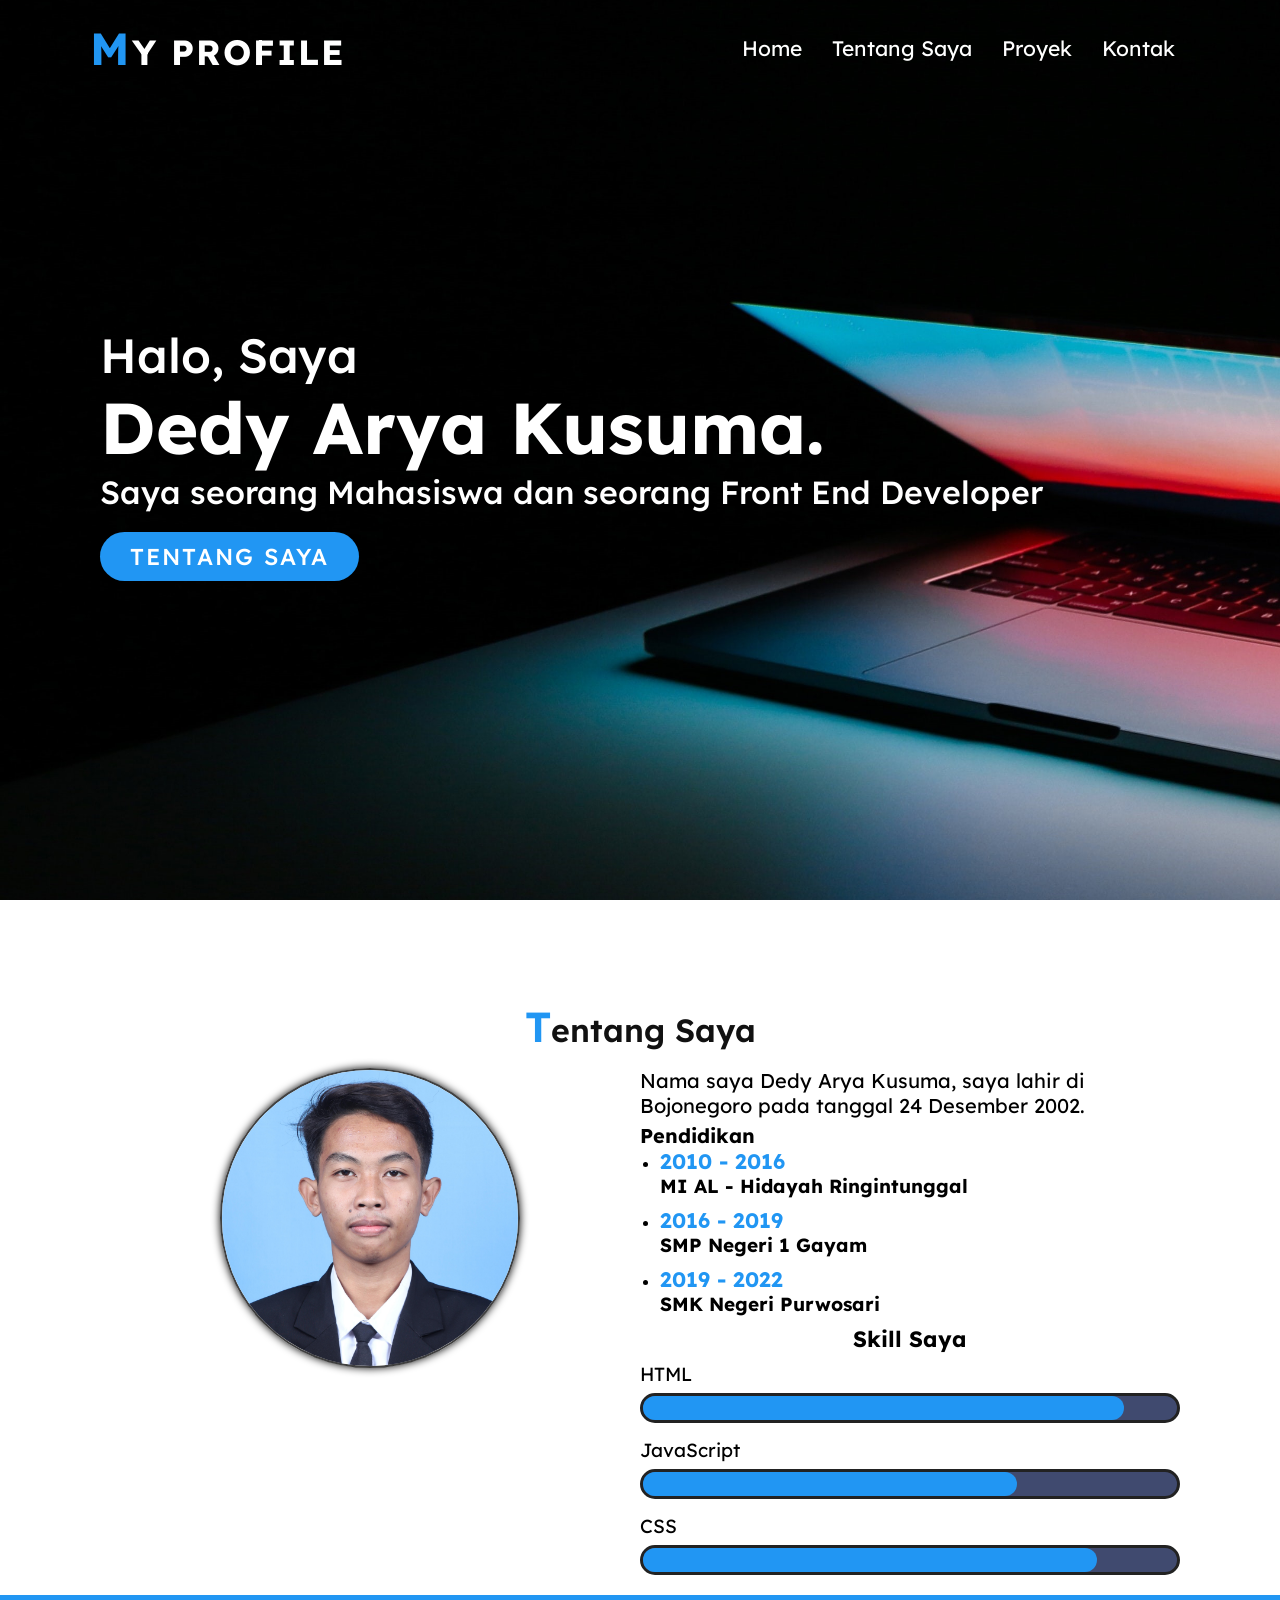
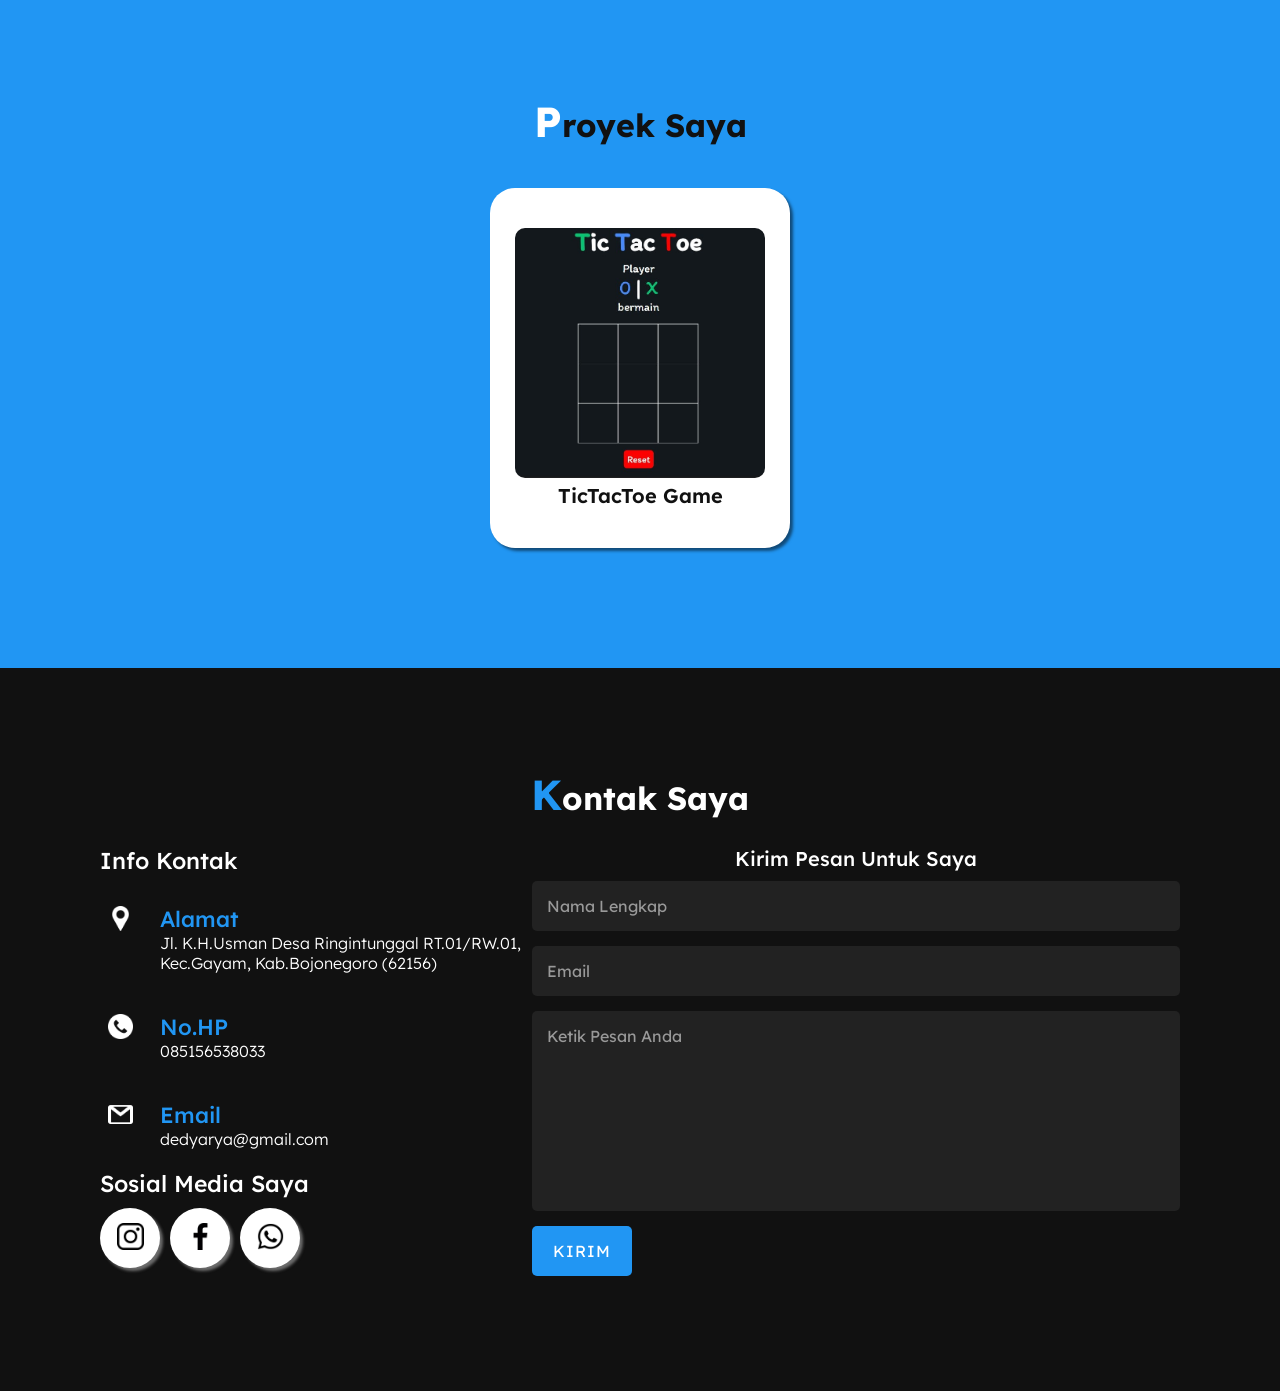
==== index.html @ c0a7de70 "update html" ====
<!DOCTYPE html>
<html lang="en">
  <head>
    <meta charset="UTF-8" />
    <meta http-equiv="X-UA-Compatible" content="IE=edge" />
    <meta name="viewport" content="width=device-width, initial-scale=1.0" />
    <title>Portfolio-Profile</title>
    <!-- Favicon -->
    <link
      rel="apple-touch-icon"
      sizes="180x180"
      href="img/apple-touch-icon.png"
    />
    <link
      rel="icon"
      type="image/png"
      sizes="32x32"
      href="img/favicon-32x32.png"
    />
    <link
      rel="icon"
      type="image/png"
      sizes="16x16"
      href="img/favicon-16x16.png"
    />
    <!-- My CSS -->
    <link rel="stylesheet" href="style.css" />
    <link rel="preconnect" href="https://fonts.gstatic.com" />
    <link
      href="https://fonts.googleapis.com/css2?family=Lexend&display=swap"
      rel="stylesheet"
    />
  </head>
  <body id="home">
    <header>
      <h1><span>M</span>y Profile</h1>
      <div class="toggle" onclick="toggleMenu();"></div>
      <ul class="menu">
        <li><a href="#home" onclick="toggleMenu();">Home</a></li>
        <li><a href="#about" onclick="toggleMenu();">Tentang Saya</a></li>
        <li><a href="#project" onclick="toggleMenu();">Proyek</a></li>
        <li><a href="#contact" onclick="toggleMenu();">Kontak</a></li>
      </ul>
    </header>
    <section class="banner">
      <div class="textBx">
        <h2>Halo, Saya<br /><span>Dedy Arya Kusuma.</span></h2>
        <h3>Saya seorang Mahasiswa dan seorang Front End Developer</h3>
        <a href="#about" class="btn">Tentang Saya</a>
      </div>
    </section>
    <section id="about" class="about">
      <div class="heading">
        <h2><span>T</span>entang Saya</h2>
      </div>
      <div class="content">
        <div class="w50" align="center">
          <img src="img/Profile Photo.jpg" width="300px" class="img" />
        </div>
        <br />
        <div class="contentBx">
          <div class="abt">
            <p>
              Nama saya Dedy Arya Kusuma, saya lahir di Bojonegoro pada tanggal
              24 Desember 2002.
            </p>
          </div>
          <div class="education">
            <h3 class="title">Pendidikan</h3>
            <ul>
              <li>
                <h4>2010 - 2016</h4>
                <h5>MI AL - Hidayah Ringintunggal</h5>
              </li>
              <li>
                <h4>2016 - 2019</h4>
                <h5>SMP Negeri 1 Gayam</h5>
              </li>
              <li>
                <h4>2019 - 2022</h4>
                <h5>SMK Negeri Purwosari</h5>
              </li>
            </ul>
          </div>
          <div class="skill">
            <h3>Skill Saya</h3>
            <ul style="list-style-type: none">
              <li>
                <div class="text">HTML</div>
                <div class="percent">
                  <div class="barprcnt" style="width: 90%"></div>
                </div>
              </li>
              <li>
                <div class="text">JavaScript</div>
                <div class="percent">
                  <div class="barprcnt" style="width: 70%"></div>
                </div>
              </li>
              <li>
                <div class="text">CSS</div>
                <div class="percent">
                  <div class="barprcnt" style="width: 85%"></div>
                </div>
              </li>
            </ul>
          </div>
        </div>
      </div>
    </section>
    <section class="project" id="project">
      <div class="heading">
        <h2><span>P</span>royek Saya</h2>
      </div>
      <div class="content">
        <div class="projectBx">
          <span class="file"
            ><a href="https://d-aryakusuma.github.io/TicTacToeGame/"
              ><img src="img/tictactoe.jpg " width="400px" /></a
          ></span>
          <span class="name"
            ><a href="https://d-aryakusuma.github.io/TicTacToeGame/"
              >TicTacToe Game</a
            ></span
          >
        </div>
        <!--<div class="projectBx">
          <img src="img/icon2.png" width="142px" />
          <h2>Web Development</h2>
          <p>
            Lorem ipsum dolor sit amet consectetur adipisicing elit. Dolorem quidem provident corrupti incidunt, expedita iusto similique assumenda.
          </p>
        </div>
        <div class="projectBx">
          <img src="img/icon3.png" width="142px" />
          <h2>Android App</h2>
          <p>
            Lorem ipsum dolor sit amet consectetur adipisicing elit. Dolorem quidem provident corrupti incidunt, expedita iusto similique assumenda.
          </p>
        </div>
        <div class="projectBx">
          <img src="img/icon4.png" width="142px" />
          <h2>Photography</h2>
          <p>
            Lorem ipsum dolor sit amet consectetur adipisicing elit. Dolorem quidem provident corrupti incidunt, expedita iusto similique assumenda.
          </p>
        </div>
        <div class="projectBx">
          <img src="img/icon5.png" width="142px" />
          <h2>Web Writing</h2>
          <p>
            Lorem ipsum dolor sit amet consectetur adipisicing elit. Dolorem quidem provident corrupti incidunt, expedita iusto similique assumenda.
          </p>
        </div>
        <div class="projectBx">
          <img src="img/icon6.png" width="142px" />
          <h2>Video Editing</h2>
          <p>
            Lorem ipsum dolor sit amet consectetur adipisicing elit. Dolorem quidem provident corrupti incidunt, expedita iusto similique assumenda.
          </p>
        </div>-->
      </div>
    </section>
    <section class="contact" id="contact">
      <div class="heading">
        <h2><span>K</span>ontak Saya</h2>
      </div>
      <div class="content">
        <div class="contactInfo">
          <h3>Info Kontak</h3>
          <div class="contactInfoBx">
            <div class="box">
              <div class="icon">
                <img src="img/location.png" width="25px" />
              </div>
              <div class="text">
                <h3>Alamat</h3>
                <p>
                  Jl. K.H.Usman Desa Ringintunggal RT.01/RW.01, Kec.Gayam,
                  Kab.Bojonegoro (62156)
                </p>
              </div>
            </div>
            <div class="box">
              <div class="icon"><img src="img/phone.png" width="25px" /></div>
              <div class="text">
                <h3>No.HP</h3>
                <p>085156538033</p>
              </div>
            </div>
            <div class="box">
              <div class="icon"><img src="img/gmail.png" width="25px" /></div>
              <div class="text">
                <h3>Email</h3>
                <p>dedyarya@gmail.com</p>
              </div>
            </div>
          </div>
          <div class="sosmed">
            <h3>Sosial Media Saya</h3>
            <ul>
              <li style="--i: #8a3ab9; --j: #cd486b">
                <span class="icon"
                  ><a href="https://www.instagram.com/arya__045/"
                    ><img src="img/ig.png " width="27px" /></a
                ></span>
                <span class="title"
                  ><a href="https://www.instagram.com/arya__045/"
                    >Instagram</a
                  ></span
                >
              </li>
              <li style="--i: #4267b2; --j: #073ba3">
                <span class="icon"
                  ><a href="https://www.facebook.com/aryakusuma045/"
                    ><img src="img/fb.png" width="27px" /></a
                ></span>
                <span class="title"
                  ><a href="https://www.facebook.com/aryakusuma045/"
                    >Facebook</a
                  ></span
                >
              </li>
              <li style="--i: #075e54; --j: #128c7e">
                <span class="icon"
                  ><a href="https://wa.me/+6285156538033"
                    ><img src="img/wa.png" width="27px" /></a
                ></span>
                <span class="title"
                  ><a href="https://wa.me/+6285156538033">WhatsApp</a></span
                >
              </li>
            </ul>
          </div>
        </div>
        <br />
        <div class="formBx">
          <form>
            <h3>Kirim Pesan Untuk Saya</h3>
            <input type="text" name="" placeholder="Nama Lengkap" required />
            <input type="email" name="" placeholder="Email" required />
            <textarea placeholder="Ketik Pesan Anda"></textarea>
            <input class="sbmt" type="submit" value="Kirim" />
          </form>
        </div>
      </div>
    </section>
    <!--    <footer>
      <div class="ft">
        <h3>Copyright &copy; <a href="https://www.youtube.com/c/OnlineTutorials4Designers">Online Tutorials</a> All Rights Reserved.<h2>
      </div>
    </footer>-->
    <script type="text/javascript">
      window.addEventListener("scroll", function () {
        var header = document.querySelector("header");
        header.classList.toggle("sticky", window.scrollY > 0);
      });
      function toggleMenu() {
        var menuToggle = document.querySelector(".toggle");
        var menu = document.querySelector(".menu");
        menuToggle.classList.toggle("active");
        menu.classList.toggle("active1");
      }
    </script>
  </body>
</html>
---- style.css ----
@font-face {
  font-family: "Lexend";
  src: url("../font/Lexend-Regular.ttf");
}
* {
  margin: 0;
  padding: 0;
  box-sizing: border-box;
  font-family: lexend;
  scroll-behavior: smooth;
}
section {
  padding: 100px;
}
/* Banner */
header {
  position: fixed;
  top: 0;
  left: 0;
  width: 100%;
  padding: 20px 90px;
  z-index: 10000;
  display: flex;
  justify-content: space-between;
  align-items: center;
  transition: 0.5s;
}
.sticky {
  background: rgba(250, 250, 250, 0.92);
  padding: 20px 90px;
  box-shadow: 0 5px 20px rgba(0, 0, 0, 0.1);
}
header span {
  color: #2196f3;
  font-size: 45px;
}
header h1 {
  color: #fff;
  font-size: 35px;
  text-transform: uppercase;
  text-decoration: none;
  font-weight: 700;
  letter-spacing: 2px;
  cursor: default;
}
.sticky h1 {
  color: #111;
}
header ul {
  position: relative;
  display: flex;
}
header ul li {
  position: relative;
  list-style: none;
}
header ul li a {
  position: relative;
  display: inline-block;
  margin: 0 15px;
  font-size: 21px;
  color: #fff;
  text-decoration: none;
  transition: 0.5s;
}
header ul li a:hover {
  color: #2196f3;
  text-shadow: 5px 5px 3px #fff;
}
.sticky ul li a {
  color: #111;
}
.sticky ul li a:hover {
  text-shadow: 5px 5px 3px #333;
}

/* banner */
.banner {
  position: relative;
  min-height: 100vh;
  background: url(img/banner.jpg);
  background-size: cover;
  background-position: right;
  display: flex;
  justify-content: space-between;
  align-items: center;
}
.banner h2 {
  font-size: 3em;
  color: #fff;
  font-weight: 500;
  line-height: 1.5em;
}
.banner h2 span {
  font-size: 1.5em;
  font-weight: 700;
}
.banner h3 {
  font-size: 32px;
  color: #fff;
  font-weight: 500;
}
.btn {
  position: relative;
  background: #2196f3;
  display: inline-block;
  color: #fff;
  margin-top: 20px;
  padding: 10px 30px;
  font-size: 23px;
  text-transform: uppercase;
  text-decoration: none;
  letter-spacing: 2px;
  font-weight: 500;
  border-radius: 25px;
  transition: 0.35s;
}
.btn:hover {
  color: #2196f3;
  background: #fff;
}

/* About */
.about {
  height: 695px;
}
.about .heading {
  width: 100%;
  text-align: center;
  margin-bottom: 15px;
  color: #111;
}
.about .heading span {
  font-size: 42px;
  color: #2196f3;
}
.about .heading h2 {
  font-weight: 600;
  font-size: 32px;
}
.content {
  display: flex;
  justify-content: space-between;
  width: 100%;
}
.w50 {
  min-width: 50%;
  align-items: center;
}
.img {
  max-width: 100%;
  border: 2px solid rgba(0, 0, 0, 0.75);
  border-radius: 300px;
  align-items: center;
  box-shadow: 0 0 8px rgba(0, 0, 0);
}
.title {
  font-size: 20px;
}
.contentBx p {
  margin-bottom: 5px;
  font-size: 20px;
}
.education ul {
  margin-left: 20px;
}
.education h4 {
  font-size: 21px;
  color: #2196f3;
}
.education h5 {
  font-size: 19px;
  margin-bottom: 9px;
}
.skill h3 {
  text-align: center;
  font-size: 22px;
  margin-bottom: 9px;
}
.skill .text {
  font-size: 19px;
  margin-bottom: 7px;
}
.skill .percent {
  position: relative;
  width: 100%;
  height: 30px;
  background: rgba(0, 14, 63, 0.75);
  border: 3px solid #222;
  margin-bottom: 15px;
  border-radius: 25px;
}
.barprcnt {
  position: absolute;
  top: 0;
  left: 0;
  height: 100%;
  border-radius: 25px;
  background: #2196f3;
}

/* project */
.project {
  background: #2196f3;
}
.project .heading h2 {
  text-align: center;
  margin-bottom: 20px;
  font-size: 32px;
  color: #111;
}
.project .heading span {
  color: #fff;
  font-size: 42px;
}
.project .content {
  display: flex;
  justify-content: center;
  flex-wrap: wrap;
  flex-direction: row;
}
.project .content .projectBx {
  padding: 40px 20px;
  background: #fff;
  color: #111;
  max-width: 300px;
  margin: 20px;
  text-align: center;
  box-shadow: 3px 3px 3px rgba(0, 0, 0, 0.5);
  transition: 0.25s;
  border-radius: 25px;
}
.project .content .projectBx:hover {
  background: rgb(150, 150, 150);
  color: #fff;
  box-shadow: invert 3px 3px 3px rgba(0, 0, 0, 0.5);
}
.project .content .projectBx img {
  max-width: 250px;
  border-radius: 10px;
}
.project .content .projectBx a {
  font-size: 20px;
  font-weight: 600;
  color: #111;
  margin-bottom: 5px;
  text-decoration: none;
}

/* Contact */
.contact {
  background: #111;
}
.contact .heading h2 {
  text-align: center;
  font-size: 32px;
  margin-bottom: 25px;
  color: #fff;
}
.contact .heading span {
  color: #2196f3;
  font-size: 42px;
}
.contactInfo {
  min-width: 40%;
}
.contactInfo h3 {
  color: #fff;
  font-size: 23px;
  font-weight: 500;
  margin-bottom: 10px;
}
.contactInfoBx {
  position: relative;
}
.contactInfoBx .box {
  position: relative;
  padding: 20px 0;
  display: flex;
}
.contactInfoBx .box .icon {
  min-width: 40px;
  padding-top: 4px;
  color: #fff;
  display: flex;
  justify-content: center;
  align-items: flex-start;
  font-size: 24px;
  margin-top: -3px;
  filter: invert(1);
}
.contactInfoBx .box .text {
  display: flex;
  margin-left: 20px;
  font-size: 16px;
  color: #fff;
  flex-direction: column;
  font-weight: 300;
}
.contactInfoBx .box .text h3 {
  font-weight: 500;
  color: #2196f3;
  margin-bottom: 0;
  font-size: 22px;
}
.formBx form h3 {
  color: #fff;
  font-size: 20px;
  font-weight: 500;
  margin-bottom: 10px;
  text-align: center;
}
.formBx {
  min-width: 60%;
}
.formBx form {
  display: flex;
  flex-direction: column;
}
.formBx form input,
.formBx form textarea {
  margin-bottom: 15px;
  padding: 15px;
  font-size: 16px;
  background: #222;
  border: none;
  outline: none;
  border-radius: 5px;
  color: #fff;
  resize: none;
}
.formBx form textarea {
  min-height: 200px;
}
.formBx form input::placeholder,
.formBx form textarea::placeholder {
  color: #999;
}
.formBx .sbmt {
  max-width: 100px;
  background: #2196f3;
  cursor: pointer;
  text-transform: uppercase;
  letter-spacing: 1px;
  transition: 0.25s;
}
.formBx .sbmt:hover {
  background: #1464a5;
}
.sosmed ul {
  position: relative;
  display: flex;
  gap: 10px;
}
.sosmed ul li {
  position: relative;
  list-style: none;
  width: 60px;
  height: 60px;
  background: #fff;
  border-radius: 60px;
  cursor: pointer;
  display: flex;
  justify-content: center;
  align-items: center;
  box-shadow: 3px 3px 3px rgba(200, 200, 200, 0.5);
  transition: 0.5s;
}
.sosmed a {
  color: #fff;
  text-decoration: none;
  font-weight: bold;
}
.sosmed ul li:hover {
  width: 150px;
  box-shadow: 2px 2px 2px rgba(255, 255, 255, 0.5);
}
.sosmed ul li:before {
  content: "";
  position: absolute;
  inset: 0;
  border-radius: 60px;
  background: linear-gradient(45deg, var(--i), var(--j));
  opacity: 0;
  transition: 0.5s;
}
.sosmed ul li:hover::before {
  opacity: 1;
  position: absolute;
  width: 100%;
  height: 100%;
  border-radius: 60px;
  background: linear-gradient(45deg, var(--i), var(--j));
}
.sosmed ul li::after {
  content: "";
  position: absolute;
  top: 10px;
  width: 100%;
  height: 100%;
  border-radius: 60px;
  background: linear-gradient(45deg, var(--i), var(--j));
  transition: 0.5s;
  filter: blur(15px);
  z-index: -1;
  opacity: 0;
}
.sosmed ul li:after::hover {
  opacity: 0.5;
}
.sosmed ul li .icon {
  transition: 0.5s;
}
.sosmed ul li:hover .icon {
  transform: scale(0);
  color: #fff;
  transition-delay: 0s;
}
.sosmed ul li span {
  position: absolute;
}
.sosmed ul li .title {
  color: #fff;
  font-size: 1.1em;
  transform: scale(0);
  transition: 0.5s;
  transition-delay: 0s;
}
.sosmed ul li:hover .title {
  transform: scale(1);
  transition-delay: 0.2s;
}

/* footer */
/*.ft {
  width: 100%;
  height: 100px;
  color: #fff;
  padding: 40px 50px 40px 50px;
  background: #1464a5;
  text-align: center;
}
.ft h3 {
  font-size: 20px;
  font-weight: 200;
}
.ft a {
  font-weight: bold;
  text-decoration: none;
  color: #fff;
  transition: 0.25s;
}
.ft a:hover {
  text-shadow: 3px 3px 3px #000;
}*/

/* Responsive */
@media (max-width: 991px) {
  /* header */
  header,
  .sticky {
    padding: 20px 50px;
    z-index: 1000;
  }
  .menu {
    position: fixed;
    top: 75px;
    left: -100%;
    display: block;
    padding: 100px 50px;
    text-align: center;
    width: 100%;
    height: 100vh;
    background: #fff;
    transition: 0.5s;
    z-index: 999;
    border-top: 1px solid rgba(0, 0, 0, 0.2);
  }
  header span {
    color: #2196f3;
    font-size: 35px;
  }
  header h1 {
    color: #fff;
    font-size: 25px;
    text-transform: uppercase;
    text-decoration: none;
    font-weight: 700;
    letter-spacing: 2px;
    cursor: default;
  }
  header ul li a {
    color: #111;
    font-size: 19px;
    margin: 10px;
  }
  /* .toggle {
    position: relative;
    width: 50px;
    height: 5px;
    background: #fff;
  }
  .toggle::before {
    content: " ";
    position: absolute;
    width: 28px;
    height: 2px;
    background: white;
    transition: 0.2s;
    transform: translateY(-10px);
    box-shadow: 0 10px 0 #fff;
  }
  .toggle::after {
    content: " ";
    position: absolute;
    width: 28px;
    height: 2px;
    background: white;
    transition: 0.2s;
    transform: translateY(10px);
  }

  .active::before {
    transform: translateY(0px) rotate(45deg);
    cursor: pointer;
    box-shadow: 0 0 0;
  }
  .active::after {
    transform: translateY(0px) rotate(-45deg);
    cursor: pointer;
  } */
  .toggle {
    width: 40px;
    height: 40px;
    background: url(img/menu.png);
    background-repeat: no-repeat;
    background-size: 30px;
    cursor: pointer;
    transition: 0.1s;
  }
  .active {
    background: url(img/close.png);
    background-repeat: no-repeat;
    background-size: 25px;
    cursor: pointer;
  }
  .active1 {
    left: 0;
  }
  .sticky .toggle {
    filter: invert(1);
  }
  section {
    padding: 100px 50px;
  }

  /* banner */
  .banner {
    padding: 150px 50px 100px;
  }
  .banner h2 {
    font-size: 28px;
  }
  .banner h3 {
    font-size: 18px;
  }
  .btn {
    margin-top: 10px;
    padding: 10px 12px;
    font-size: 15px;
    font-weight: 400;
  }

  /* about */
  .about {
    height: 905px;
  }
  .about .heading span {
    font-size: 28px;
    color: #2196f3;
  }
  .about .heading h2 {
    font-weight: 600;
    font-size: 24px;
  }
  .content {
    flex-direction: column;
  }
  .img {
    max-width: 40%;
    border: 2px solid rgba(0, 0, 0, 0.75);
    border-radius: 300px;
    align-items: center;
    box-shadow: 0 0 8px rgba(0, 0, 0);
  }
  .title {
    font-size: 17px;
  }
  .contentBx p {
    margin-bottom: 3px;
    font-size: 17px;
  }
  .education h5 {
    font-size: 15px;
  }
  .education h4 {
    font-size: 16px;
  }
  .skill h3 {
    font-size: 16px;
  }
  .skill .text {
    font-size: 15px;
  }
  .skill .percent {
    max-width: 100%;
    max-height: 25px;
  }

  /* project */
  .project .content .projcetBx {
    margin: 10px;
  }
  .project .heading span {
    color: #fff;
    font-size: 28px;
  }
  .project .heading h2 {
    text-align: center;
    margin-bottom: 20px;
    font-size: 24px;
    color: #111;
  }
  .project .content .projectBx {
    padding: 40px 20px;
    max-width: 200px;
    margin: 20px;
    text-align: center;
    transition: 0.25s;
    border-radius: 25px;
  }
  .project .content .projectBx img {
    max-width: 125px;
  }
  .project .content .projectBx h2 {
    font-size: 16px;
    font-weight: 500;
  }

  /* contact */
  .contact .heading span {
    color: #2196f3;
    font-size: 28px;
  }
  .contact .heading h2 {
    text-align: center;
    font-size: 24px;
    margin-bottom: 25px;
    color: #fff;
  }
  .contactInfoBx .box .icon {
    min-width: 30px;
    padding-top: 4px;
    color: #fff;
    display: flex;
    justify-content: center;
    align-items: flex-start;
    font-size: 20px;
    margin-top: -7px;
    filter: invert(1);
  }
  .contactInfo h3 {
    color: #fff;
    font-size: 22px;
    font-weight: 500;
    margin-bottom: 10px;
  }
  .contactInfoBx .box .text {
    display: flex;
    margin-left: 20px;
    font-size: 18px;
    color: #fff;
    flex-direction: column;
    font-weight: 300;
  }
  .contactInfoBx .box .text h3 {
    font-weight: 500;
    color: #2196f3;
    margin-bottom: 0;
    font-size: 21px;
  }
  .formBx form h3 {
    color: #fff;
    font-size: 19px;
    font-weight: 500;
    margin-bottom: 10px;
    text-align: center;
  }
  .formBx {
    min-width: 60%;
  }
  .formBx .sbmt {
    max-width: 85px;
    background: #2196f3;
    cursor: pointer;
    color: #fff;
    font-size: 14px;
    text-transform: uppercase;
    letter-spacing: 1px;
    transition: 0.25s;
  }
  .sosmed ul li {
    width: 50px;
    height: 50px;
    border-radius: 50px;
  }
  .sosmed ul li:hover {
    width: 155px;
  }
  .sosmed img {
    width: 24px;
  }
  .sosmed ul li .title {
    font-size: 1em;
  }
  .sosmed h3 {
    font-size: 19px;
  }
  .wrapper .button {
    height: 45px;
    width: 45px;
    display: inline-block;
    margin: 0 3px;
    overflow: hidden;
    border-radius: 50px;
    cursor: pointer;
    background: #fff;
    box-shadow: 2px 2px 3px 1px rgba(150, 150, 150, 0.5);
    transition: all 0.3s ease-out;
  }
  .wrapper .button:hover {
    width: 165px;
  }
  .wrapper .button .icon1,
  .icon2,
  .icon3,
  .icon4 {
    display: inline-block;
    height: 45px;
    width: 45px;
    text-align: center;
    border-radius: 50px;
    box-sizing: border-box;
    line-height: 56px;
  }

  .wrapper .button span {
    font-size: 18px;
    font-weight: 500;
    margin-left: -5px;
  }

  /* footer */
  /*  .ft {
    width: 100%;
    height: 100px;
    padding: 40px 35px 40px 35px;
  }
  .ft h3 {
    font-size: 12px;
    font-weight: 200;
  }
  .ft a {
    font-weight: bold;
    text-decoration: none;
    color: #fff;
    transition: 0.25s;
  }
  .ft a:hover {
    text-shadow: 3px 3px 3px #fff;
  }*/
}
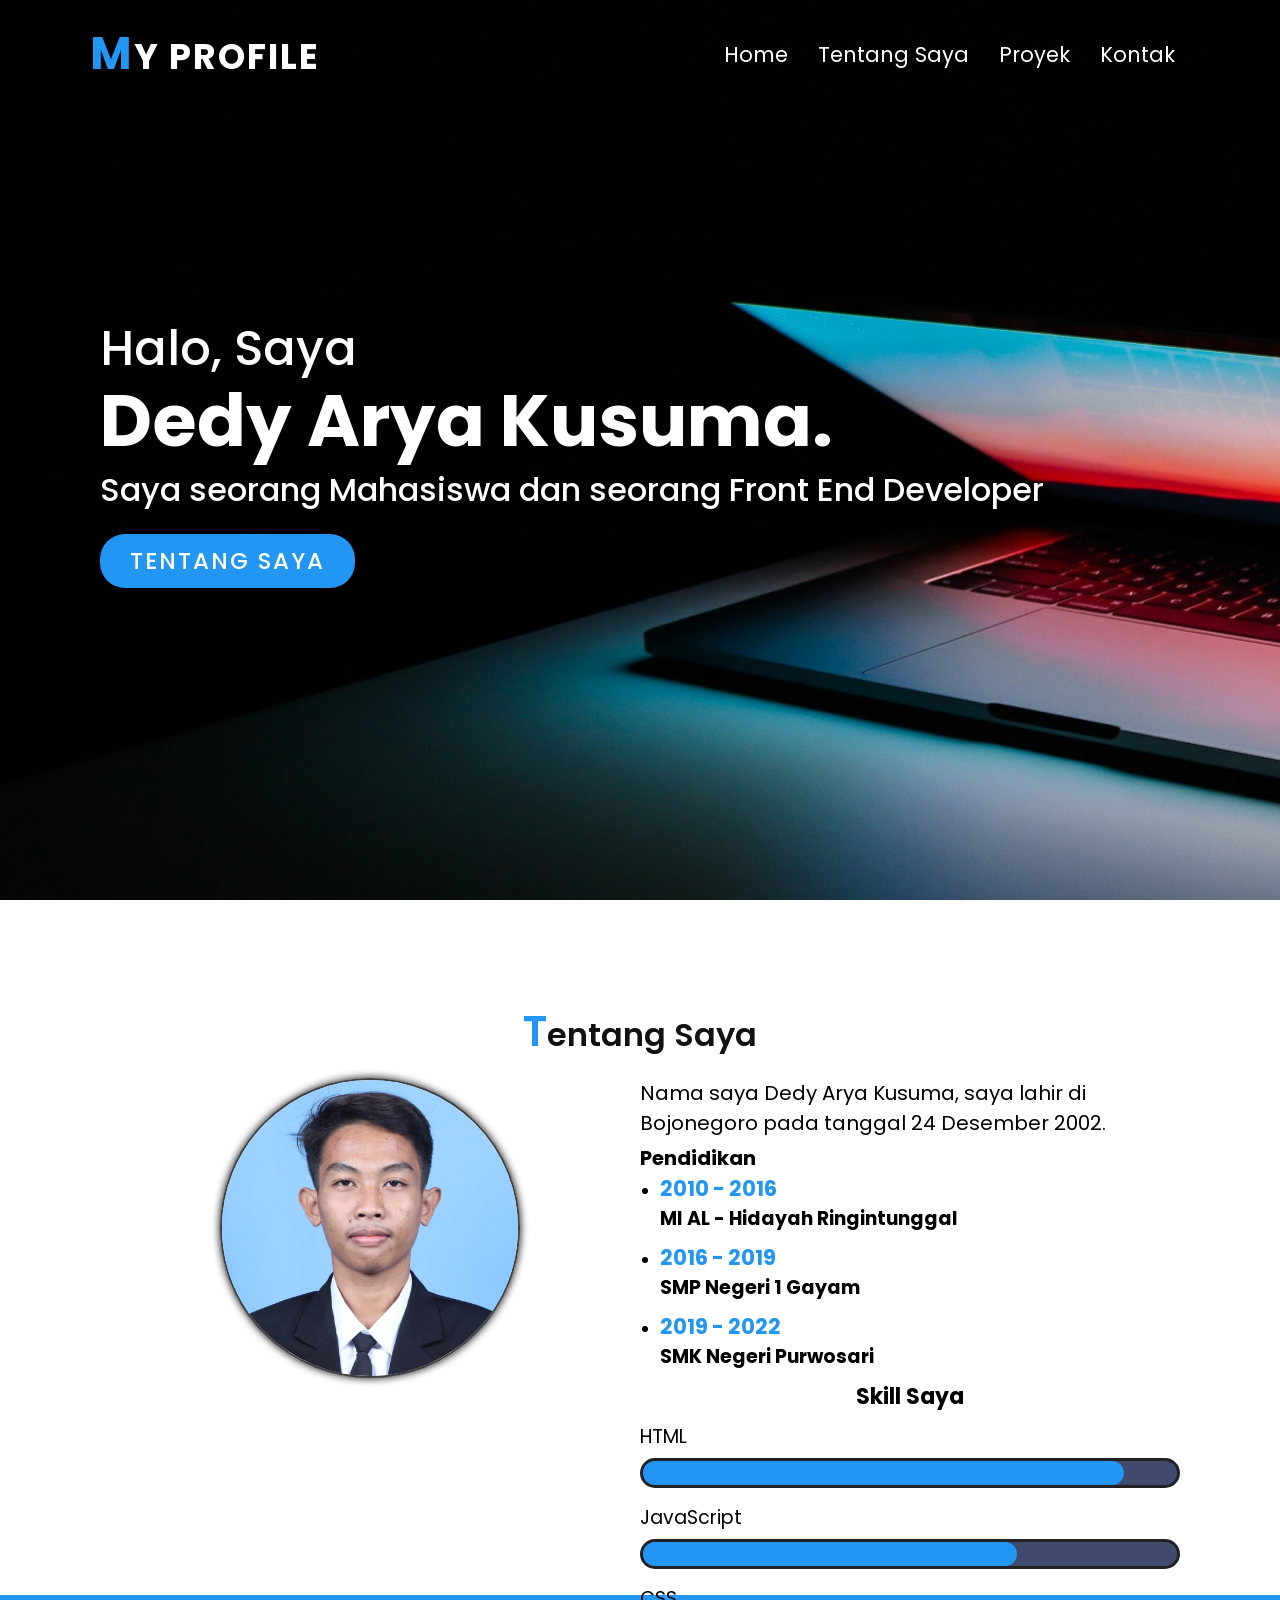
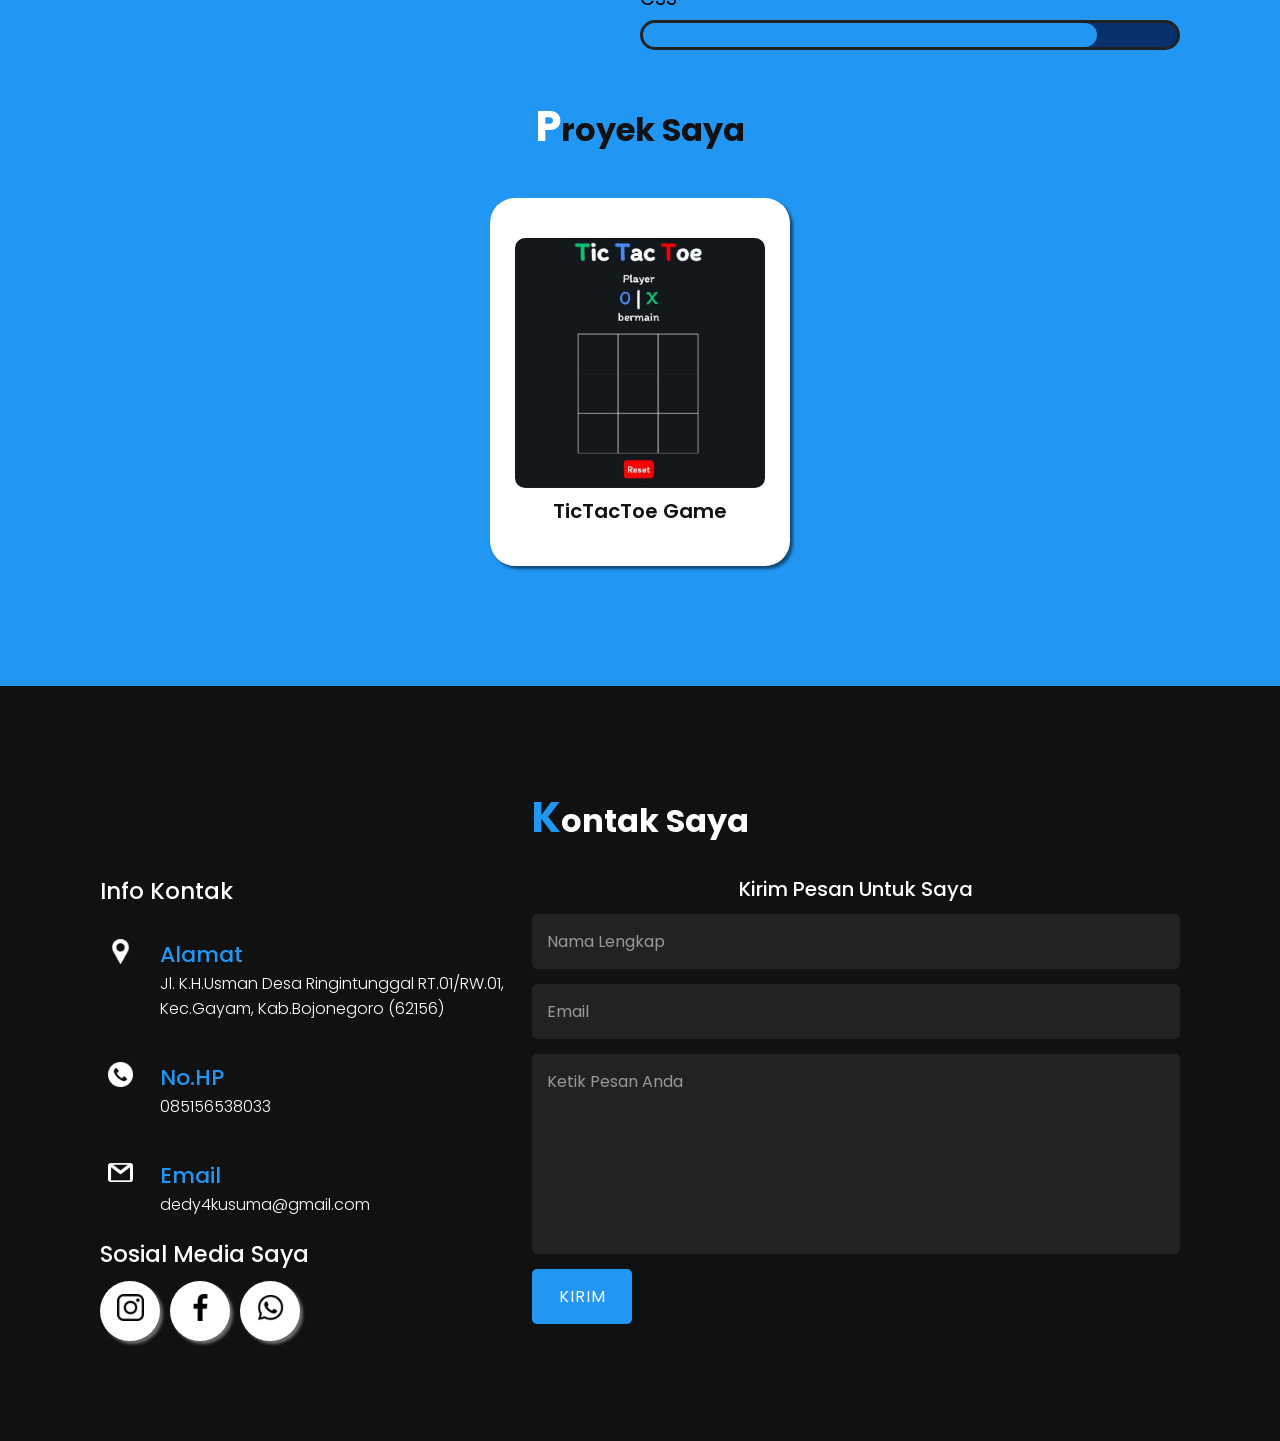
==== commit 7e8073fa: "update html & css" ====
--- a/index.html
+++ b/index.html
@@ -115,11 +115,11 @@
       <div class="content">
         <div class="projectBx">
           <span class="file"
-            ><a href="https://d-aryakusuma.github.io/TicTacToeGame/"
+            ><a href="https://d-aryakusuma.github.io/TicTacToe/"
               ><img src="img/tictactoe.jpg " width="400px" /></a
           ></span>
           <span class="name"
-            ><a href="https://d-aryakusuma.github.io/TicTacToeGame/"
+            ><a href="https://d-aryakusuma.github.io/TicTacToe/"
               >TicTacToe Game</a
             ></span
           >
@@ -192,7 +192,7 @@
               <div class="icon"><img src="img/gmail.png" width="25px" /></div>
               <div class="text">
                 <h3>Email</h3>
-                <p>dedyarya@gmail.com</p>
+                <p>dedy4kusuma@gmail.com</p>
               </div>
             </div>
           </div>
--- a/style.css
+++ b/style.css
@@ -1,12 +1,13 @@
-@font-face {
+/* @font-face {
   font-family: "Lexend";
   src: url("../font/Lexend-Regular.ttf");
-}
+} */
+@import url("https://fonts.googleapis.com/css?family=Poppins:100,300,400,500,600,700,800, 800i, 900&display=swap");
 * {
   margin: 0;
   padding: 0;
   box-sizing: border-box;
-  font-family: lexend;
+  font-family: poppins;
   scroll-behavior: smooth;
 }
 section {
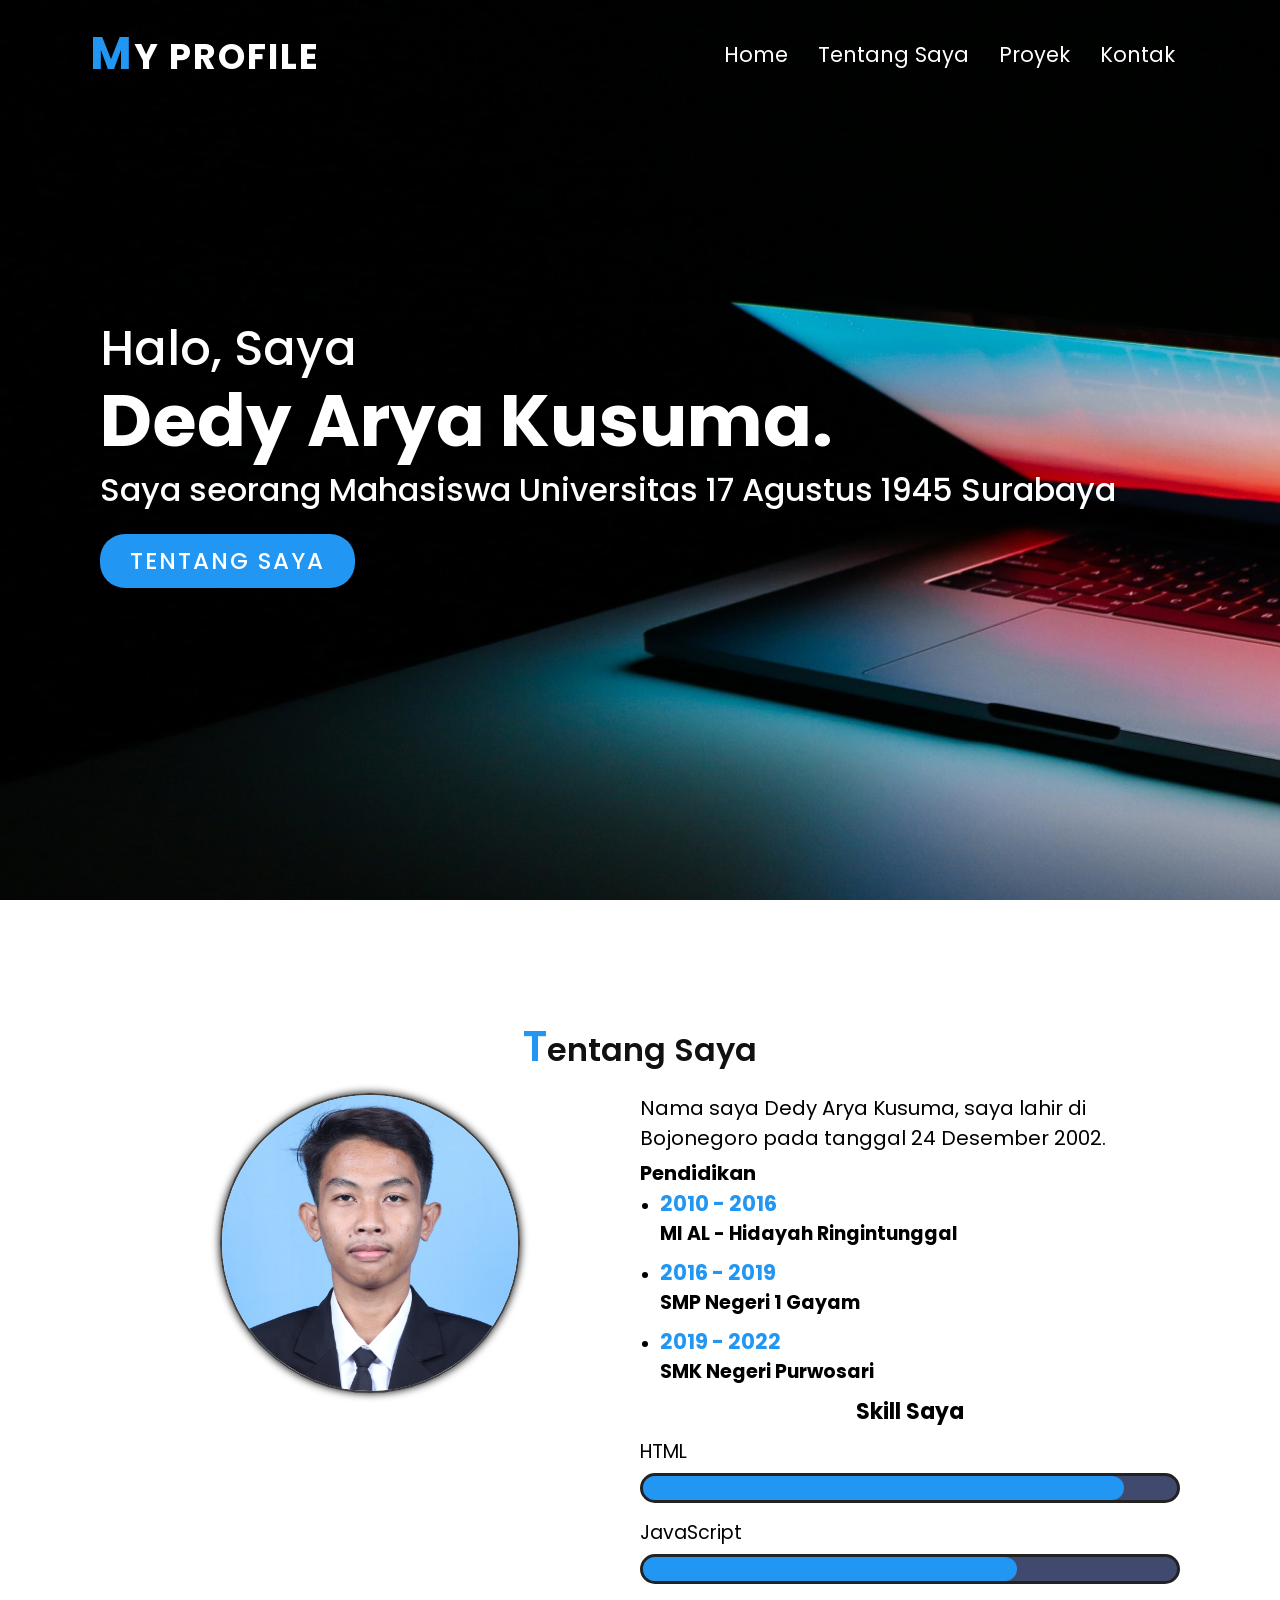
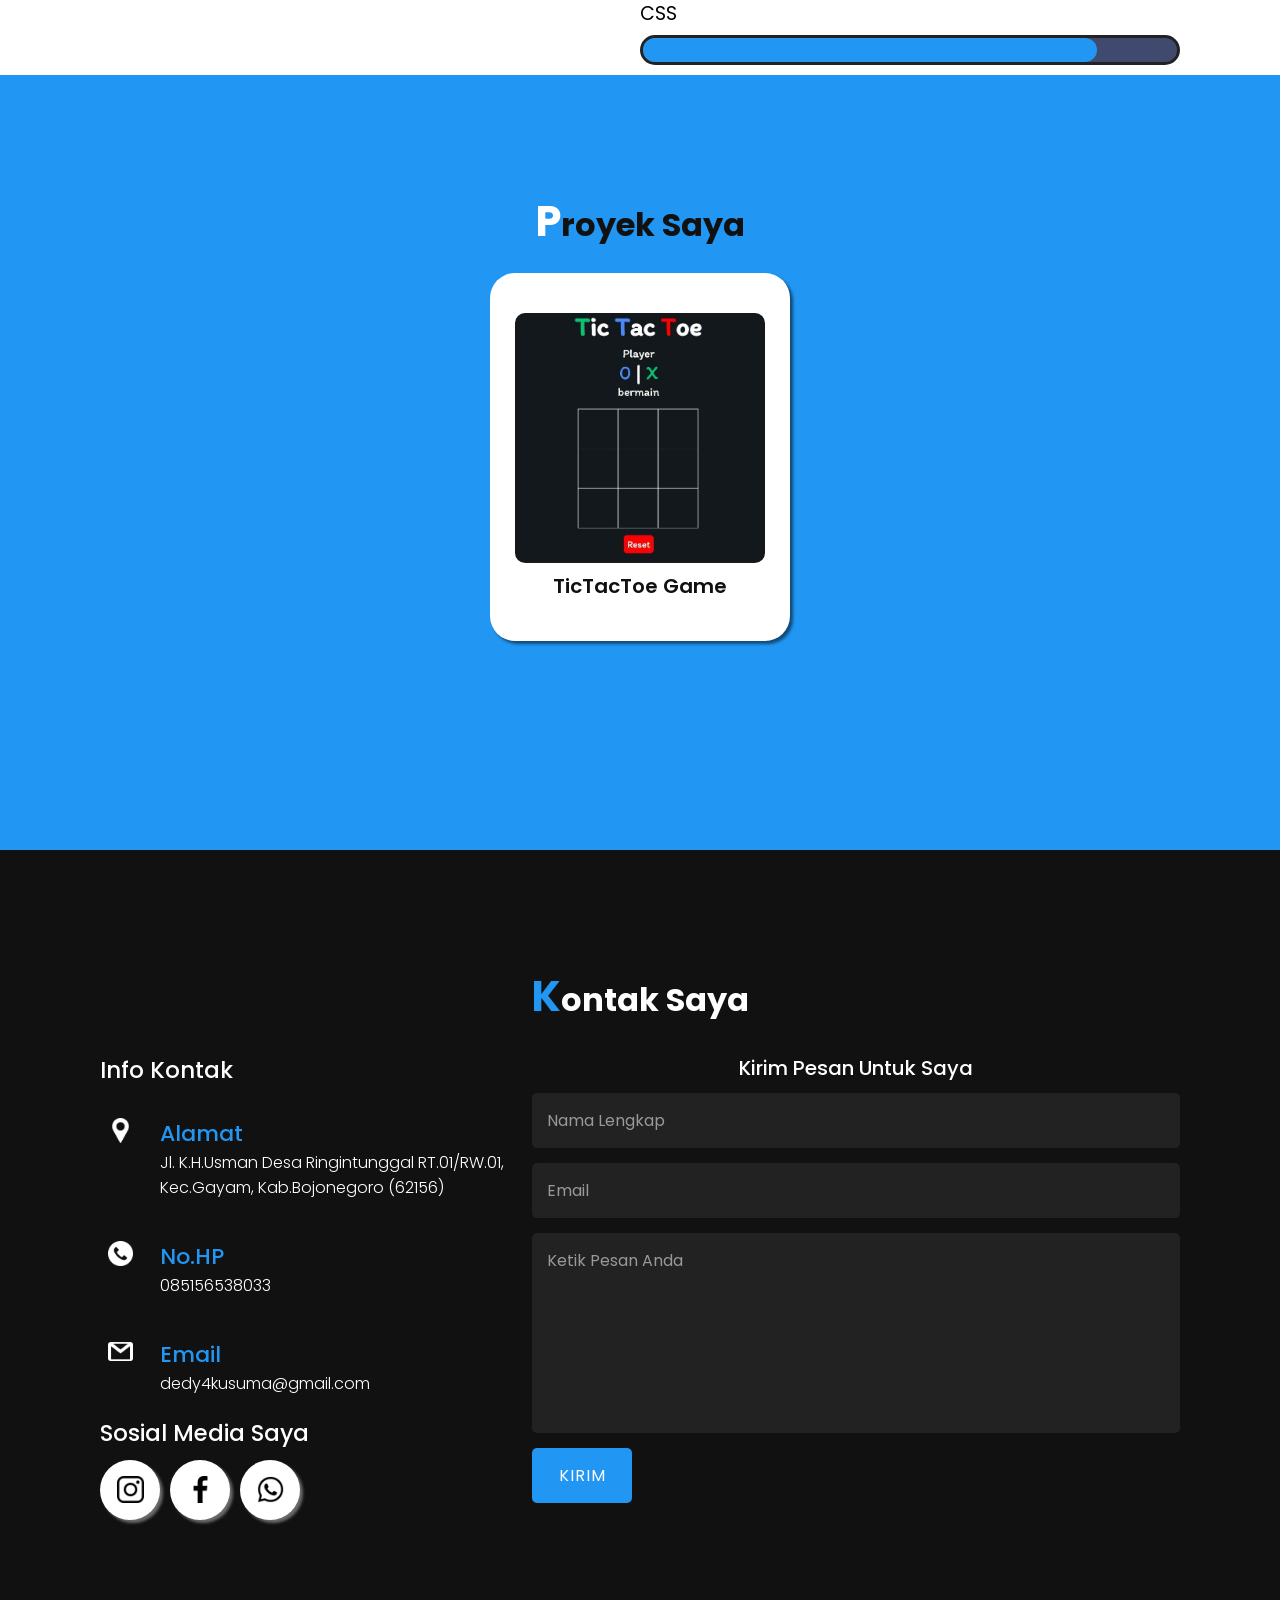
==== commit b0a06b2e: "ubah layout" ====
--- a/index.html
+++ b/index.html
@@ -45,7 +45,7 @@
     <section class="banner">
       <div class="textBx">
         <h2>Halo, Saya<br /><span>Dedy Arya Kusuma.</span></h2>
-        <h3>Saya seorang Mahasiswa dan seorang Front End Developer</h3>
+        <h3>Saya seorang Mahasiswa Universitas 17 Agustus 1945 Surabaya</h3>
         <a href="#about" class="btn">Tentang Saya</a>
       </div>
     </section>
--- a/style.css
+++ b/style.css
@@ -11,7 +11,10 @@
   scroll-behavior: smooth;
 }
 section {
+  height: 775px;
   padding: 100px;
+  position: sticky;
+  top: 0;
 }
 /* Banner */
 header {
@@ -27,7 +30,7 @@
   transition: 0.5s;
 }
 .sticky {
-  background: rgba(250, 250, 250, 0.92);
+  background: rgba(250, 250, 250, 0.9);
   padding: 20px 90px;
   box-shadow: 0 5px 20px rgba(0, 0, 0, 0.1);
 }
@@ -65,19 +68,21 @@
   transition: 0.5s;
 }
 header ul li a:hover {
-  color: #2196f3;
-  text-shadow: 5px 5px 3px #fff;
+  /* color: #2196f3;
+  text-shadow: 5px 5px 3px #fff; */
+  text-decoration: underline;
 }
 .sticky ul li a {
   color: #111;
 }
 .sticky ul li a:hover {
-  text-shadow: 5px 5px 3px #333;
+  /* text-shadow: 5px 5px 3px #333; */
+  text-decoration: underline;
 }
 
 /* banner */
 .banner {
-  position: relative;
+  position: sticky;
   min-height: 100vh;
   background: url(img/banner.jpg);
   background-size: cover;
@@ -123,7 +128,8 @@
 
 /* About */
 .about {
-  height: 695px;
+  /* height: 695px; */
+  background: #fff;
 }
 .about .heading {
   width: 100%;
@@ -138,6 +144,7 @@
 .about .heading h2 {
   font-weight: 600;
   font-size: 32px;
+  margin-top: 15px;
 }
 .content {
   display: flex;
@@ -206,7 +213,7 @@
 }
 .project .heading h2 {
   text-align: center;
-  margin-bottom: 20px;
+  margin-top: 15px;
   font-size: 32px;
   color: #111;
 }
@@ -255,6 +262,7 @@
 .contact .heading h2 {
   text-align: center;
   font-size: 32px;
+  margin-top: 15px;
   margin-bottom: 25px;
   color: #fff;
 }
@@ -366,6 +374,9 @@
   align-items: center;
   box-shadow: 3px 3px 3px rgba(200, 200, 200, 0.5);
   transition: 0.5s;
+}
+.sosmed img {
+  margin-top: 5px;
 }
 .sosmed a {
   color: #fff;
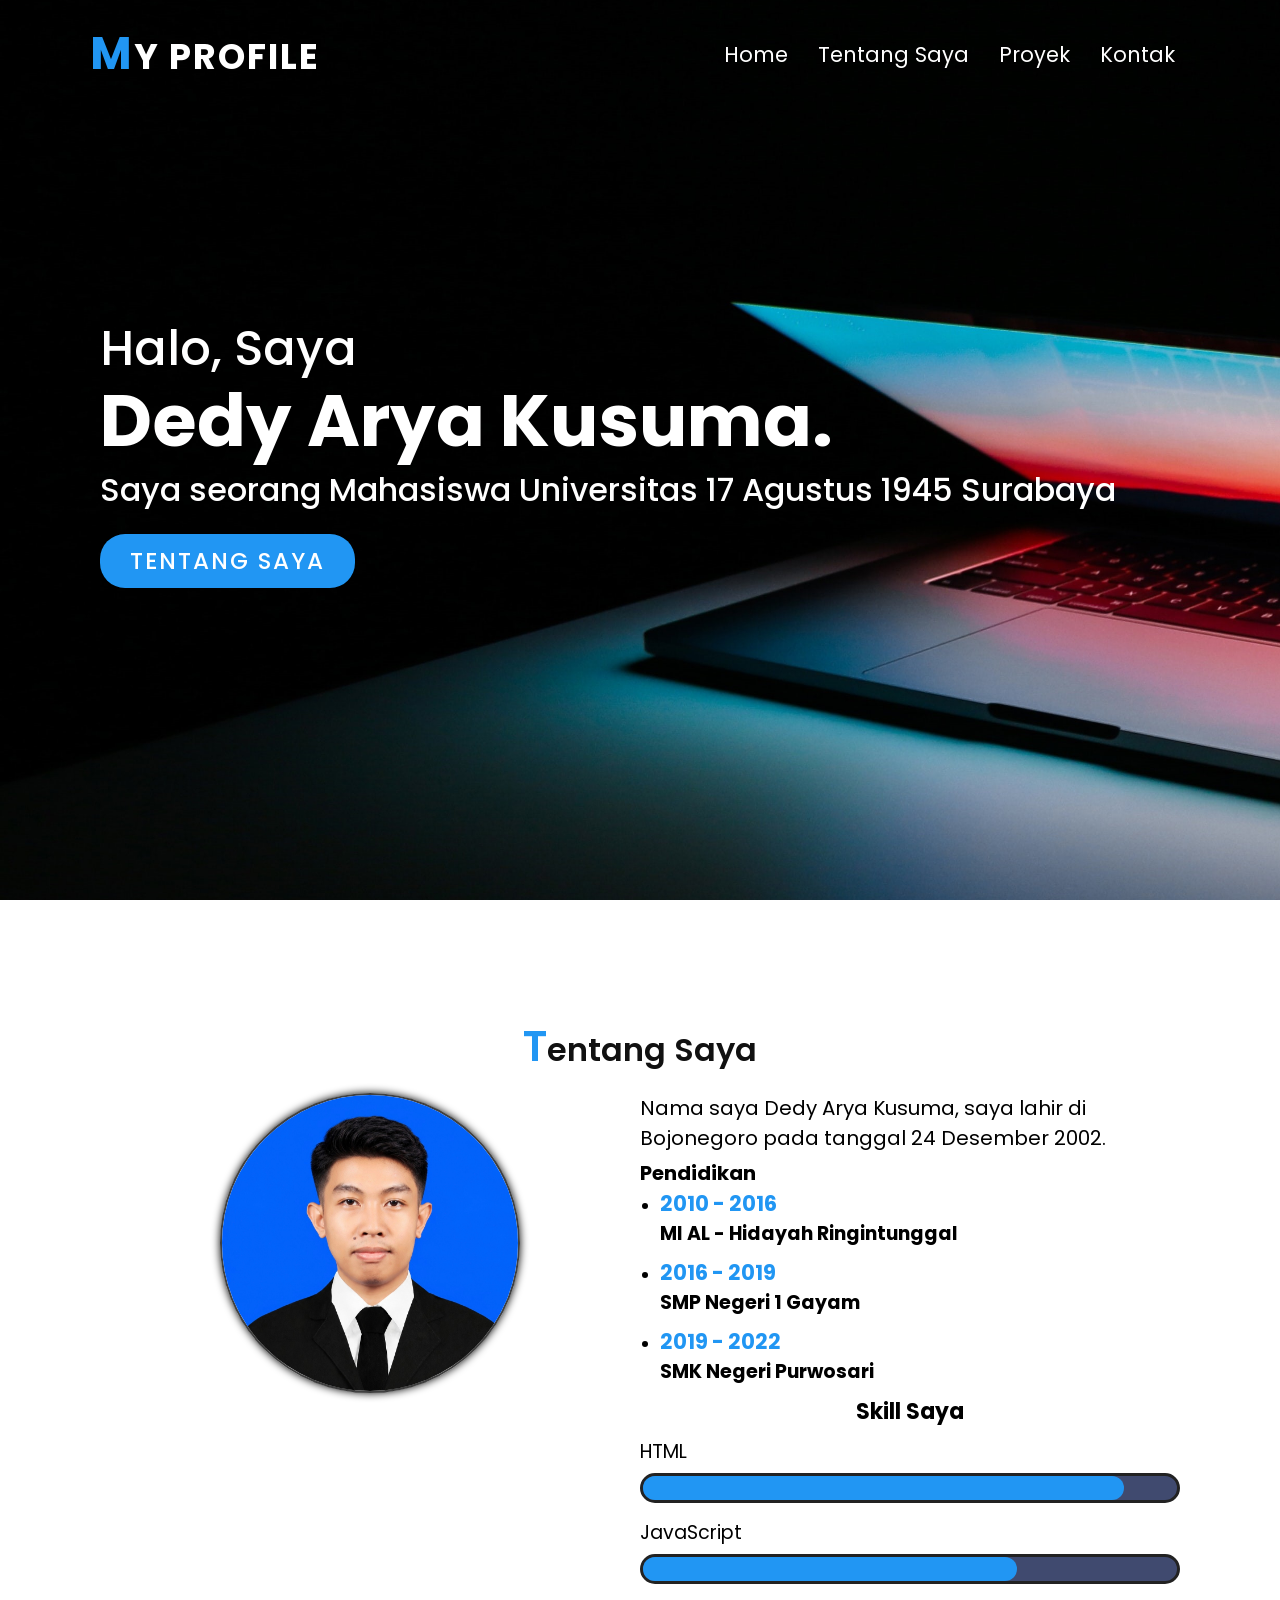
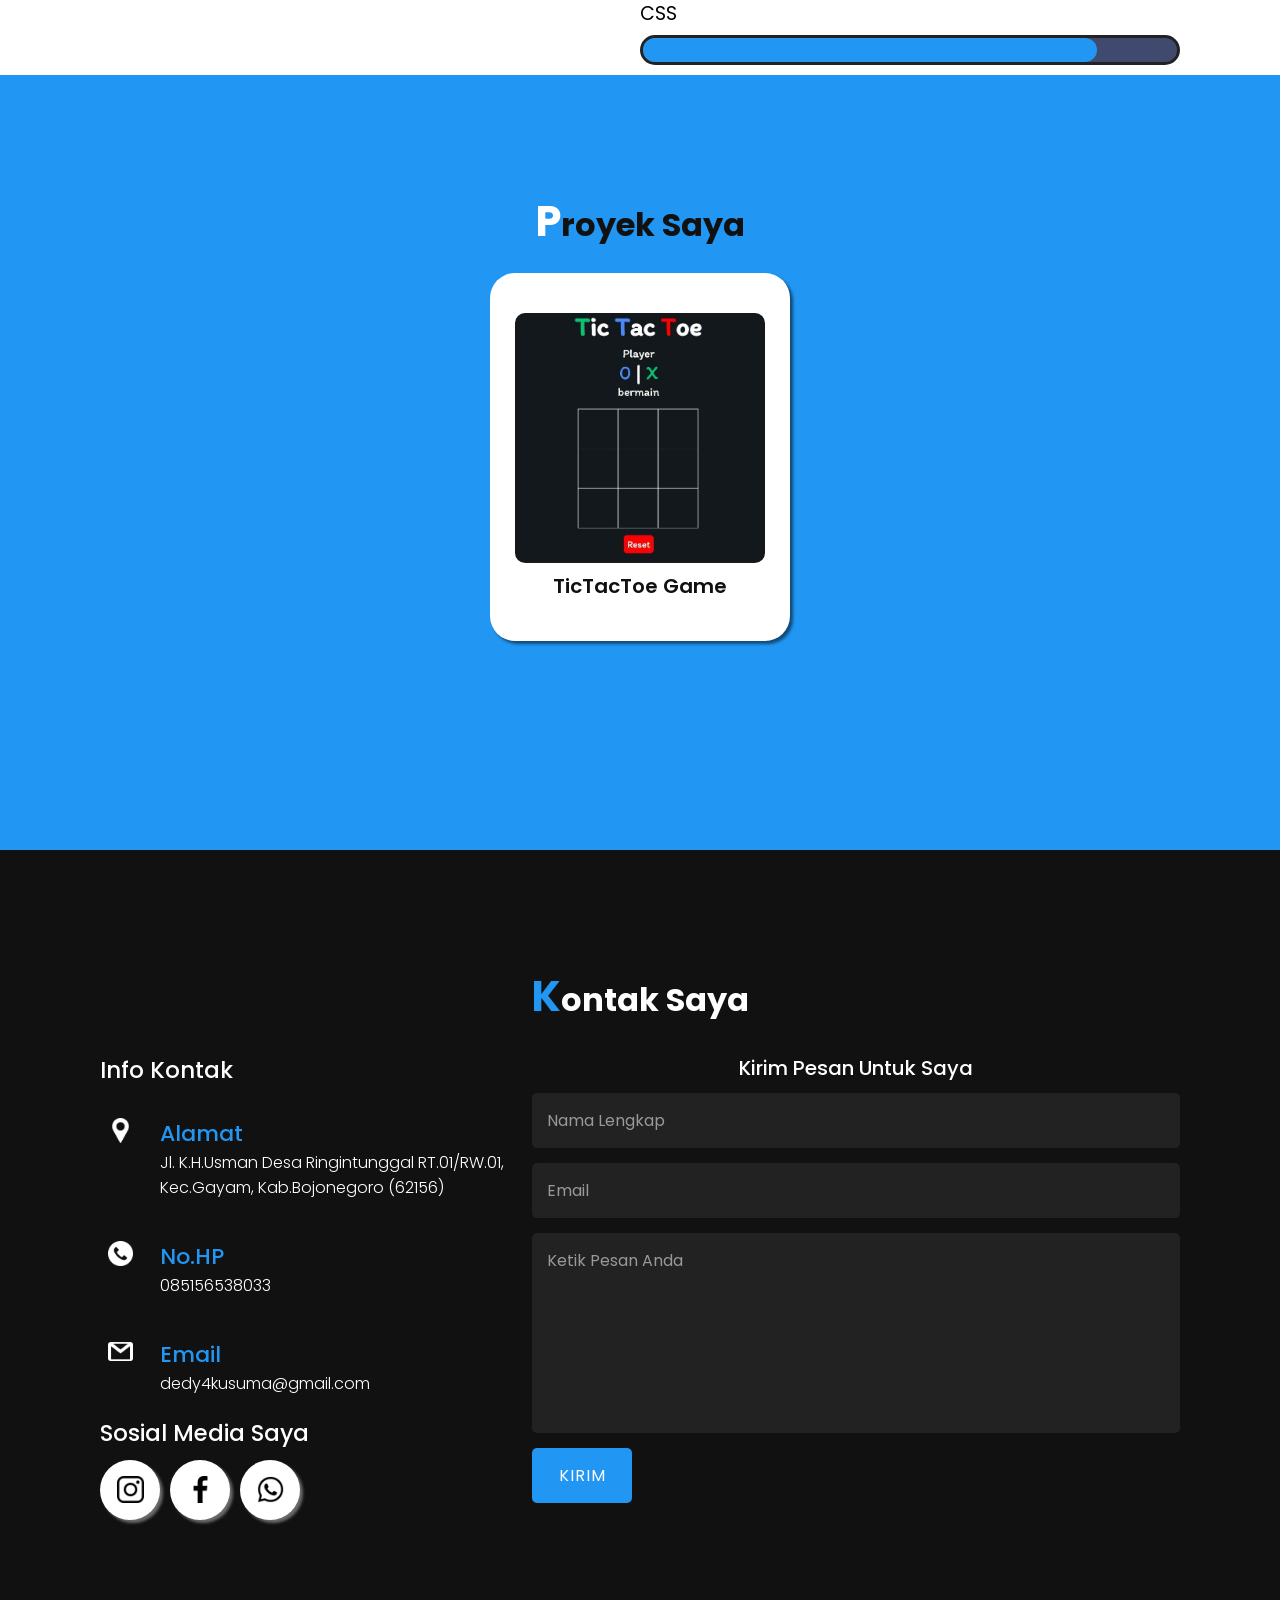
==== commit 83f31a7c: "Update profile image source in index.html" ====
--- a/index.html
+++ b/index.html
@@ -55,7 +55,7 @@
       </div>
       <div class="content">
         <div class="w50" align="center">
-          <img src="img/Profile Photo.jpg" width="300px" class="img" />
+          <img src="img/foto.jpg" width="300px" class="img" />
         </div>
         <br />
         <div class="contentBx">
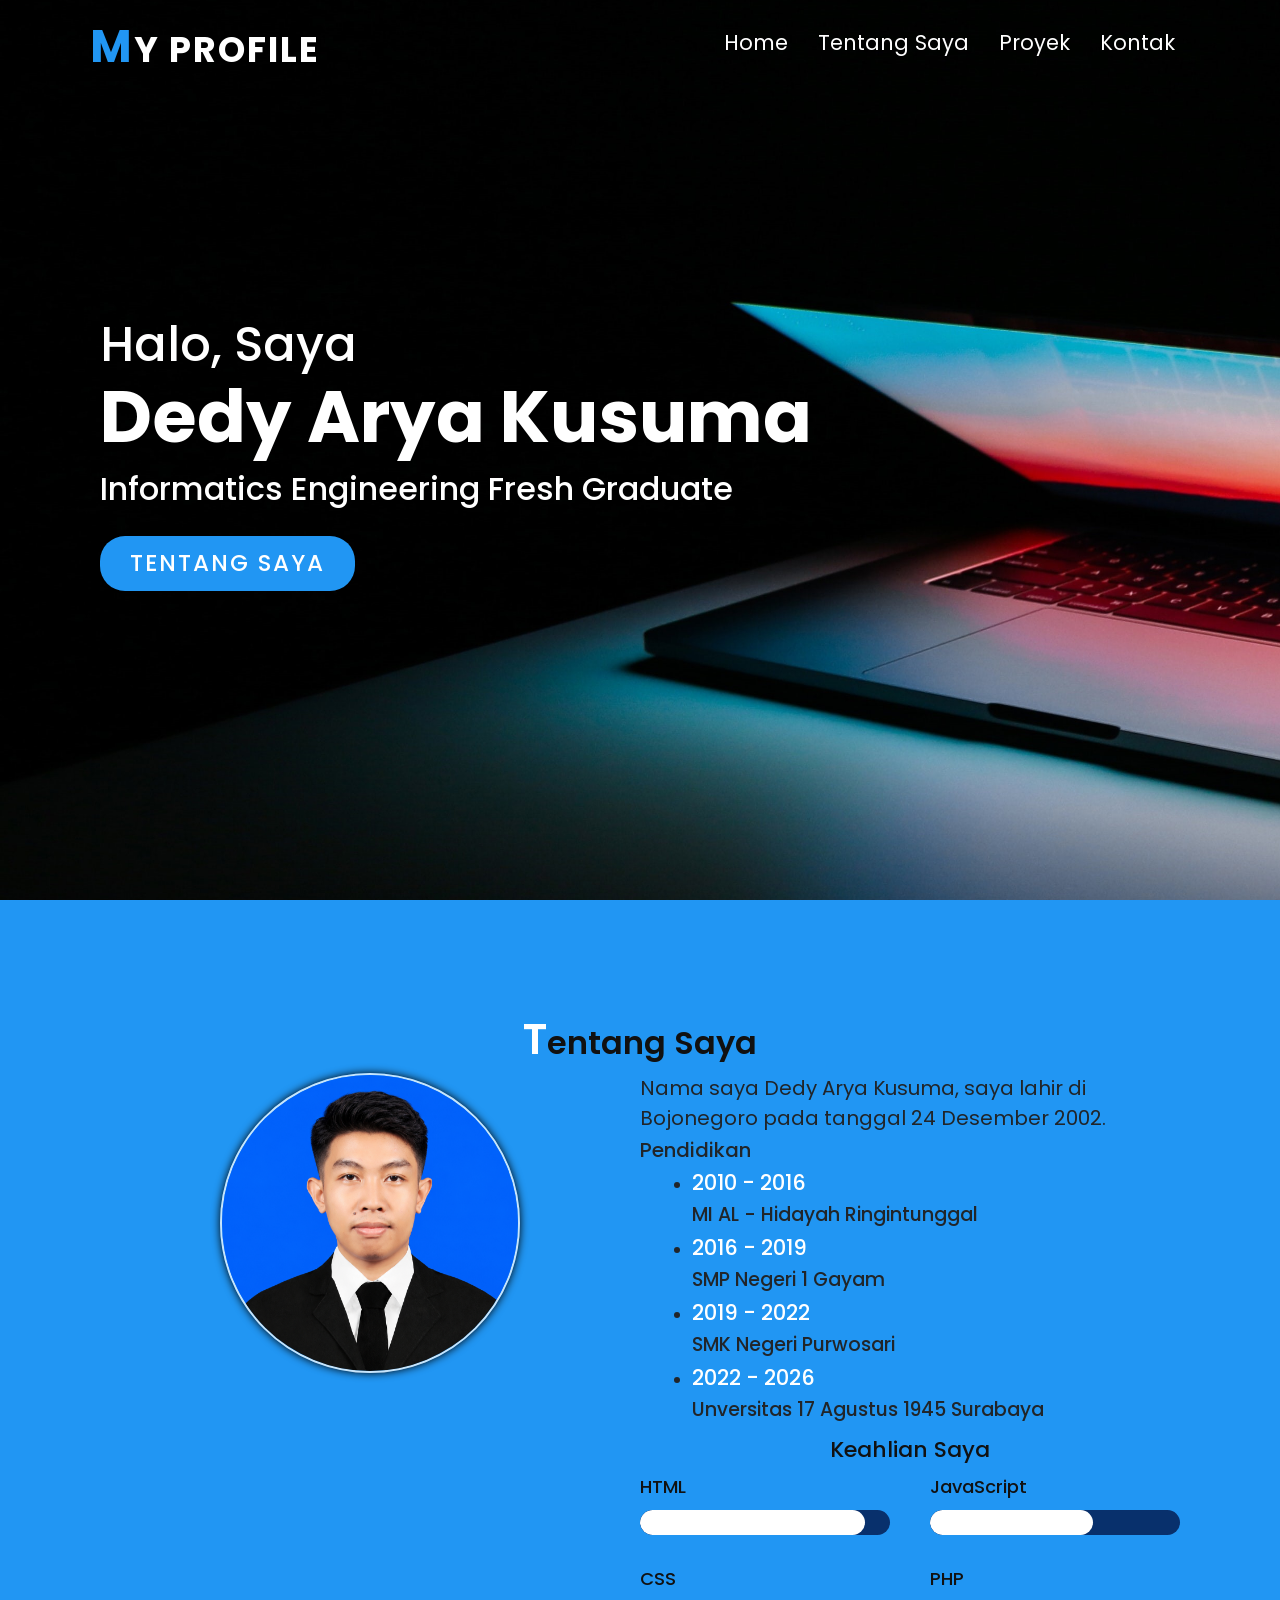
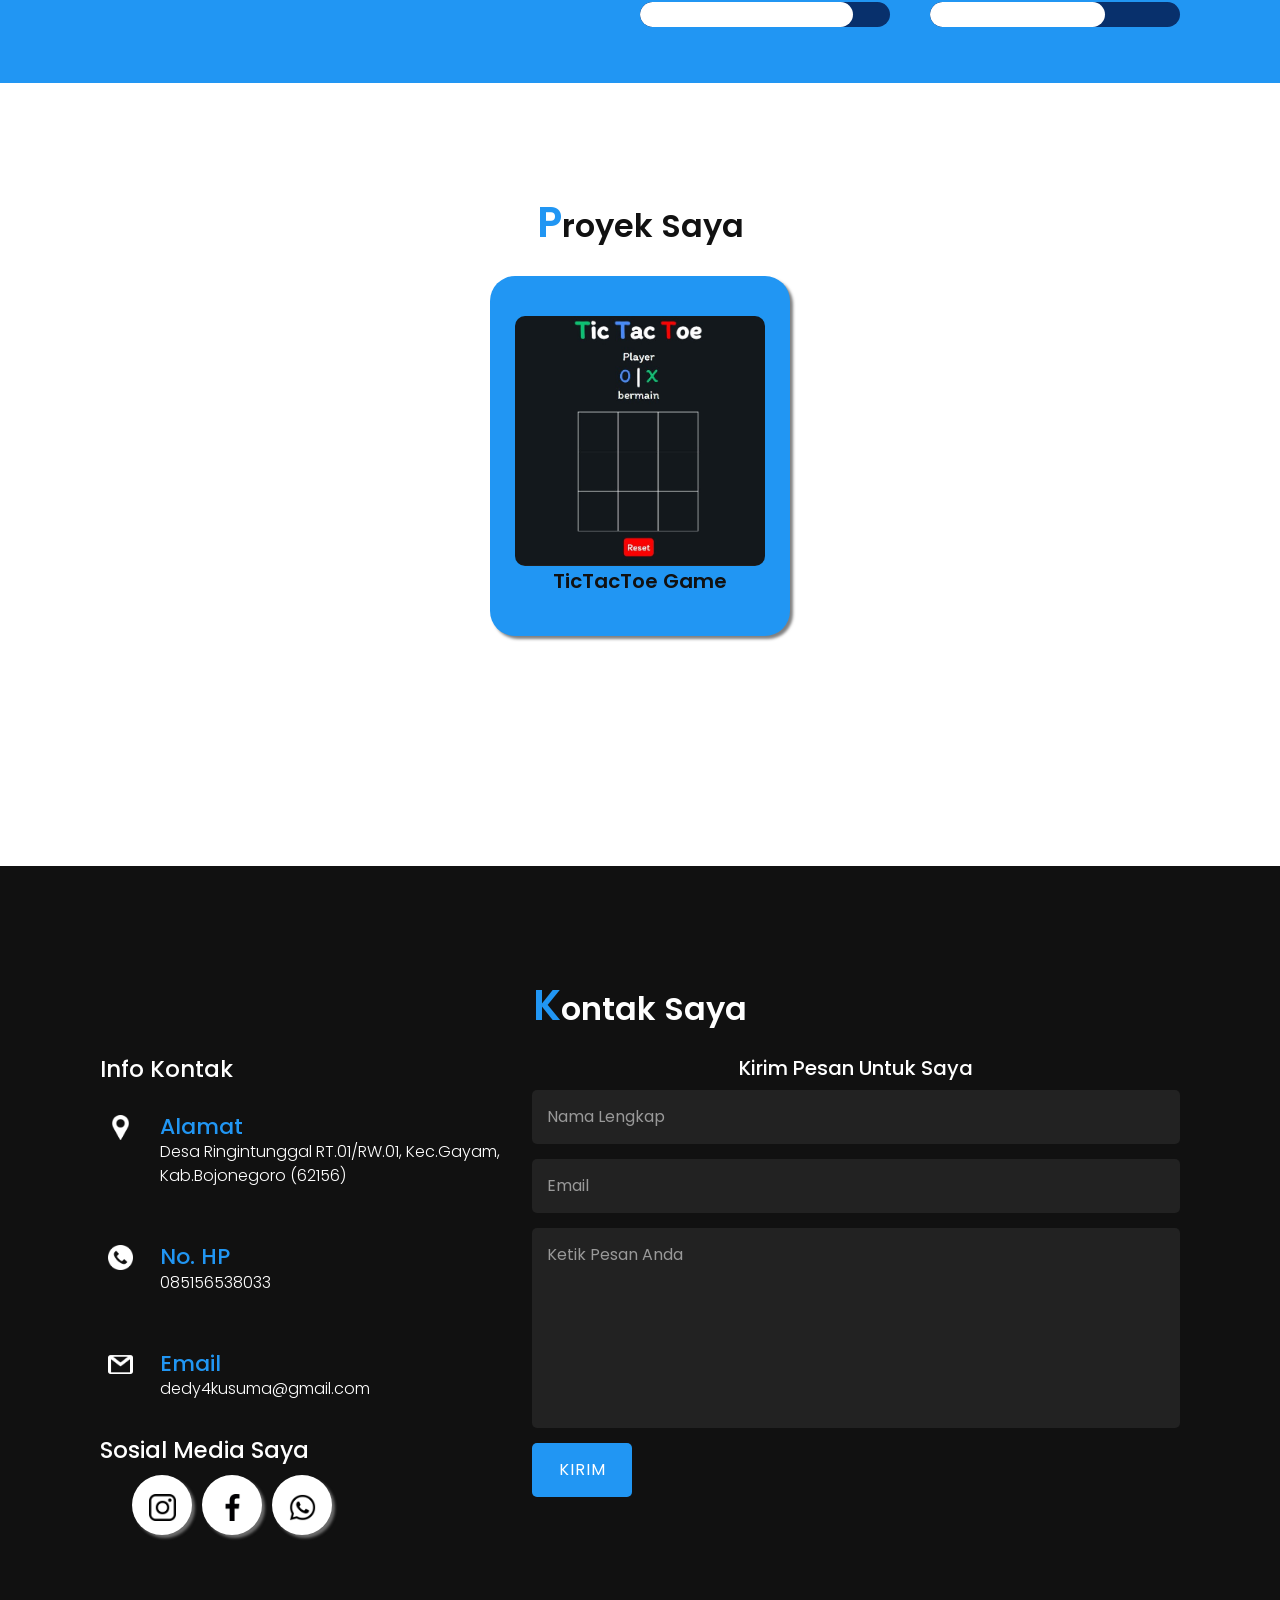
==== commit efa91ca3: "first commit" ====
--- a/index.html
+++ b/index.html
@@ -1,266 +1,248 @@
 <!DOCTYPE html>
 <html lang="en">
-  <head>
-    <meta charset="UTF-8" />
-    <meta http-equiv="X-UA-Compatible" content="IE=edge" />
-    <meta name="viewport" content="width=device-width, initial-scale=1.0" />
+<head>
+    <meta charset="UTF-8">
+    <meta name="viewport" content="width=device-width, initial-scale=1.0">
     <title>Portfolio-Profile</title>
+
+    <link href="https://cdn.jsdelivr.net/npm/bootstrap@5.3.8/dist/css/bootstrap.min.css" rel="stylesheet" integrity="sha384-sRIl4kxILFvY47J16cr9ZwB07vP4J8+LH7qKQnuqkuIAvNWLzeN8tE5YBujZqJLB" crossorigin="anonymous">
+    <script src="https://cdn.jsdelivr.net/npm/bootstrap@5.3.8/dist/js/bootstrap.bundle.min.js" integrity="sha384-FKyoEForCGlyvwx9Hj09JcYn3nv7wiPVlz7YYwJrWVcXK/BmnVDxM+D2scQbITxI" crossorigin="anonymous"></script>
+
     <!-- Favicon -->
-    <link
-      rel="apple-touch-icon"
-      sizes="180x180"
-      href="img/apple-touch-icon.png"
-    />
-    <link
-      rel="icon"
-      type="image/png"
-      sizes="32x32"
-      href="img/favicon-32x32.png"
-    />
-    <link
-      rel="icon"
-      type="image/png"
-      sizes="16x16"
-      href="img/favicon-16x16.png"
-    />
-    <!-- My CSS -->
-    <link rel="stylesheet" href="style.css" />
-    <link rel="preconnect" href="https://fonts.gstatic.com" />
-    <link
-      href="https://fonts.googleapis.com/css2?family=Lexend&display=swap"
-      rel="stylesheet"
-    />
-  </head>
-  <body id="home">
+    <link rel="apple-touch-icon" sizes="180x180" href="img/apple-touch-icon.png"/>
+    <link rel="icon" type="image/png" sizes="32x32" href="img/favicon-32x32.png"/>
+
+    <!-- CSS -->
+    <link rel="stylesheet" href="style.css">
+    <link rel="preconnect" href="https://fonts.gstatic.com"/>
+    <link href="https://fonts.googleapis.com/css2?family=Lexend&display=swap" rel="stylesheet"/>
+    <link href="https://cdn.jsdelivr.net/npm/bootstrap-icons@1.10.5/font/bootstrap-icons.css" rel="stylesheet"/>
+</head>
+<body id="home">
+    <!-- Header -->
     <header>
-      <h1><span>M</span>y Profile</h1>
-      <div class="toggle" onclick="toggleMenu();"></div>
-      <ul class="menu">
-        <li><a href="#home" onclick="toggleMenu();">Home</a></li>
-        <li><a href="#about" onclick="toggleMenu();">Tentang Saya</a></li>
-        <li><a href="#project" onclick="toggleMenu();">Proyek</a></li>
-        <li><a href="#contact" onclick="toggleMenu();">Kontak</a></li>
-      </ul>
+        <h1><span style="color: #2196f3; font-size: 45px;">M</span>y Profile</h1>
+        <div class="toggle" onclick="toggleMenu();"></div>
+        <ul class="menu">
+            <li><a href="#home" onclick="toggleMenu();">Home</a></li>
+            <li><a href="#about" onclick="toggleMenu();">Tentang Saya</a></li>
+            <li><a href="#project" onclick="toggleMenu();">Proyek</a></li>
+            <li><a href="#contact" onclick="toggleMenu();">Kontak</a></li>
+        </ul>
     </header>
+
+    <!-- Banner -->
     <section class="banner">
-      <div class="textBx">
-        <h2>Halo, Saya<br /><span>Dedy Arya Kusuma.</span></h2>
-        <h3>Saya seorang Mahasiswa Universitas 17 Agustus 1945 Surabaya</h3>
-        <a href="#about" class="btn">Tentang Saya</a>
-      </div>
-    </section>
-    <section id="about" class="about">
-      <div class="heading">
-        <h2><span>T</span>entang Saya</h2>
-      </div>
-      <div class="content">
-        <div class="w50" align="center">
-          <img src="img/foto.jpg" width="300px" class="img" />
-        </div>
-        <br />
-        <div class="contentBx">
-          <div class="abt">
-            <p>
-              Nama saya Dedy Arya Kusuma, saya lahir di Bojonegoro pada tanggal
-              24 Desember 2002.
-            </p>
-          </div>
-          <div class="education">
-            <h3 class="title">Pendidikan</h3>
-            <ul>
-              <li>
-                <h4>2010 - 2016</h4>
-                <h5>MI AL - Hidayah Ringintunggal</h5>
-              </li>
-              <li>
-                <h4>2016 - 2019</h4>
-                <h5>SMP Negeri 1 Gayam</h5>
-              </li>
-              <li>
-                <h4>2019 - 2022</h4>
-                <h5>SMK Negeri Purwosari</h5>
-              </li>
-            </ul>
-          </div>
-          <div class="skill">
-            <h3>Skill Saya</h3>
-            <ul style="list-style-type: none">
-              <li>
-                <div class="text">HTML</div>
-                <div class="percent">
-                  <div class="barprcnt" style="width: 90%"></div>
-                </div>
-              </li>
-              <li>
-                <div class="text">JavaScript</div>
-                <div class="percent">
-                  <div class="barprcnt" style="width: 70%"></div>
-                </div>
-              </li>
-              <li>
-                <div class="text">CSS</div>
-                <div class="percent">
-                  <div class="barprcnt" style="width: 85%"></div>
-                </div>
-              </li>
-            </ul>
-          </div>
-        </div>
-      </div>
-    </section>
-    <section class="project" id="project">
-      <div class="heading">
-        <h2><span>P</span>royek Saya</h2>
-      </div>
-      <div class="content">
-        <div class="projectBx">
-          <span class="file"
-            ><a href="https://d-aryakusuma.github.io/TicTacToe/"
-              ><img src="img/tictactoe.jpg " width="400px" /></a
-          ></span>
-          <span class="name"
-            ><a href="https://d-aryakusuma.github.io/TicTacToe/"
-              >TicTacToe Game</a
-            ></span
-          >
-        </div>
-        <!--<div class="projectBx">
-          <img src="img/icon2.png" width="142px" />
-          <h2>Web Development</h2>
-          <p>
-            Lorem ipsum dolor sit amet consectetur adipisicing elit. Dolorem quidem provident corrupti incidunt, expedita iusto similique assumenda.
-          </p>
-        </div>
-        <div class="projectBx">
-          <img src="img/icon3.png" width="142px" />
-          <h2>Android App</h2>
-          <p>
-            Lorem ipsum dolor sit amet consectetur adipisicing elit. Dolorem quidem provident corrupti incidunt, expedita iusto similique assumenda.
-          </p>
-        </div>
-        <div class="projectBx">
-          <img src="img/icon4.png" width="142px" />
-          <h2>Photography</h2>
-          <p>
-            Lorem ipsum dolor sit amet consectetur adipisicing elit. Dolorem quidem provident corrupti incidunt, expedita iusto similique assumenda.
-          </p>
-        </div>
-        <div class="projectBx">
-          <img src="img/icon5.png" width="142px" />
-          <h2>Web Writing</h2>
-          <p>
-            Lorem ipsum dolor sit amet consectetur adipisicing elit. Dolorem quidem provident corrupti incidunt, expedita iusto similique assumenda.
-          </p>
-        </div>
-        <div class="projectBx">
-          <img src="img/icon6.png" width="142px" />
-          <h2>Video Editing</h2>
-          <p>
-            Lorem ipsum dolor sit amet consectetur adipisicing elit. Dolorem quidem provident corrupti incidunt, expedita iusto similique assumenda.
-          </p>
-        </div>-->
-      </div>
-    </section>
-    <section class="contact" id="contact">
-      <div class="heading">
-        <h2><span>K</span>ontak Saya</h2>
-      </div>
-      <div class="content">
-        <div class="contactInfo">
-          <h3>Info Kontak</h3>
-          <div class="contactInfoBx">
-            <div class="box">
-              <div class="icon">
-                <img src="img/location.png" width="25px" />
-              </div>
-              <div class="text">
-                <h3>Alamat</h3>
-                <p>
-                  Jl. K.H.Usman Desa Ringintunggal RT.01/RW.01, Kec.Gayam,
-                  Kab.Bojonegoro (62156)
-                </p>
-              </div>
-            </div>
-            <div class="box">
-              <div class="icon"><img src="img/phone.png" width="25px" /></div>
-              <div class="text">
-                <h3>No.HP</h3>
-                <p>085156538033</p>
-              </div>
-            </div>
-            <div class="box">
-              <div class="icon"><img src="img/gmail.png" width="25px" /></div>
-              <div class="text">
-                <h3>Email</h3>
-                <p>dedy4kusuma@gmail.com</p>
-              </div>
-            </div>
-          </div>
-          <div class="sosmed">
-            <h3>Sosial Media Saya</h3>
-            <ul>
-              <li style="--i: #8a3ab9; --j: #cd486b">
-                <span class="icon"
-                  ><a href="https://www.instagram.com/arya__045/"
-                    ><img src="img/ig.png " width="27px" /></a
-                ></span>
-                <span class="title"
-                  ><a href="https://www.instagram.com/arya__045/"
-                    >Instagram</a
-                  ></span
-                >
-              </li>
-              <li style="--i: #4267b2; --j: #073ba3">
-                <span class="icon"
-                  ><a href="https://www.facebook.com/aryakusuma045/"
-                    ><img src="img/fb.png" width="27px" /></a
-                ></span>
-                <span class="title"
-                  ><a href="https://www.facebook.com/aryakusuma045/"
-                    >Facebook</a
-                  ></span
-                >
-              </li>
-              <li style="--i: #075e54; --j: #128c7e">
-                <span class="icon"
-                  ><a href="https://wa.me/+6285156538033"
-                    ><img src="img/wa.png" width="27px" /></a
-                ></span>
-                <span class="title"
-                  ><a href="https://wa.me/+6285156538033">WhatsApp</a></span
-                >
-              </li>
-            </ul>
-          </div>
-        </div>
-        <br />
-        <div class="formBx">
-          <form>
-            <h3>Kirim Pesan Untuk Saya</h3>
-            <input type="text" name="" placeholder="Nama Lengkap" required />
-            <input type="email" name="" placeholder="Email" required />
-            <textarea placeholder="Ketik Pesan Anda"></textarea>
-            <input class="sbmt" type="submit" value="Kirim" />
-          </form>
-        </div>
-      </div>
-    </section>
-    <!--    <footer>
-      <div class="ft">
-        <h3>Copyright &copy; <a href="https://www.youtube.com/c/OnlineTutorials4Designers">Online Tutorials</a> All Rights Reserved.<h2>
-      </div>
-    </footer>-->
+        <div class="textBx">
+            <h2>Halo, Saya<br /><span style="font-size: 1.5em; font-weight: 700;">Dedy Arya Kusuma</span></h2>
+            <h3 style="font-size: 32px; color: #fff; font-weight: 500;">Informatics Engineering Fresh Graduate</h3>
+            <a href="#about" class="abtbtn">Tentang Saya</a>
+        </div>
+    </section>
+
+    <!-- About -->
+    <section id="about" class="about" style="background: #2196f3;">
+        <div class="heading">
+            <h2><span style="font-size: 42px; color: #fff;">T</span>entang Saya</h2>
+        </div>
+        <div class="content">
+            <div class="w50" align="center" style="min-width: 50%; align-items: center;">
+                <img src="img/d.png" width="300px" class="img" />
+            </div>
+            <br />
+            <!-- Description -->
+            <div class="contentBx">
+                <div class="abt">
+                    <p style="margin-bottom: 5px; font-size: 20px;">
+                    Nama saya Dedy Arya Kusuma, saya lahir di Bojonegoro pada tanggal
+                    24 Desember 2002.
+                    </p>
+                </div>
+                <div class="education">
+                    <h3 class="title" style="font-size: 20px;">Pendidikan</h3>
+                    <ul style="margin-left: 20px;">
+                        <li>
+                            <h4>2010 - 2016</h4>
+                            <h5>MI AL - Hidayah Ringintunggal</h5>
+                        </li>
+                        <li>
+                            <h4>2016 - 2019</h4>
+                            <h5>SMP Negeri 1 Gayam</h5>
+                        </li>
+                        <li>
+                            <h4>2019 - 2022</h4>
+                            <h5>SMK Negeri Purwosari</h5>
+                        </li>
+                        <li>
+                            <h4>2022 - 2026</h4>
+                            <h5>Unversitas 17 Agustus 1945 Surabaya</h5>
+                        </li>
+                    </ul>
+                </div>
+
+                <!-- Skills -->
+                <div class="skill">
+                    <h3 style="  text-align: center; font-size: 22px; margin-bottom: 9px;">Keahlian Saya</h3>
+                    <div class="skill-grid">
+                        <div class="skill-item">
+                            <div class="skill-header">
+                                <div class="text">HTML</div>
+                            </div>
+                            <div class="percent">
+                                <div class="barprcnt" style="width: 90%"></div>
+                            </div>
+                        </div>
+                        <div class="skill-item">
+                            <div class="skill-header">
+                                <div class="text">JavaScript</div>
+                            </div>
+                            <div class="percent">
+                                <div class="barprcnt" style="width: 65%"></div>
+                            </div>
+                        </div>
+                        <div class="skill-item">
+                            <div class="skill-header">
+                                <div class="text">CSS</div>
+                            </div>
+                            <div class="percent">
+                                <div class="barprcnt" style="width: 85%"></div>
+                            </div>
+                        </div>
+                        <div class="skill-item">
+                            <div class="skill-header">
+                                <div class="text">PHP</div>
+                            </div>
+                            <div class="percent">
+                                <div class="barprcnt" style="width: 70%"></div>
+                            </div>
+                        </div>
+                    </div>
+                </div>
+            </div>
+        </div>
+    </section>
+
+    <!-- Proyek -->
+    <section id="project" style="background: #fff;">
+        <div class="heading">
+            <h2><span style="color: #2196f3; font-size: 42px;">P</span>royek Saya</h2>
+        </div>
+        <div class="content">
+            <div class="projectBx">
+            <span class="file">
+                <a href="tictactoe.html">
+                    <img src="img/tictactoe.jpg " width="400px" />
+                </a>
+            </span>
+            <span class="name">
+                <a href="tictactoe.html">TicTacToe Game</a>
+            </span>
+        </div>
+        </div>
+    </section>
+
+    <!-- Contact -->
+    <section class="contact" style="background: #111;" id="contact">
+        <div class="heading">
+            <h2><span style="color: #2196f3; font-size: 42px;">K</span>ontak Saya</h2>
+        </div>
+        <div class="content">
+            <div class="contactInfo" style="min-width: 40%;">
+                <h3>Info Kontak</h3>
+            <div class="contactInfoBx" style="position: relative;">
+                <div class="box">
+                    <div class="icon">
+                        <img src="img/location.png" width="25px" />
+                    </div>
+                    <div class="text">
+                        <h3>Alamat</h3>
+                        <p>
+                        Desa Ringintunggal RT.01/RW.01, Kec.Gayam,
+                        Kab.Bojonegoro (62156)
+                        </p>
+                    </div>
+                </div>
+                <div class="box">
+                    <div class="icon"><img src="img/phone.png" width="25px" /></div>
+                    <div class="text">
+                        <h3>No. HP</h3>
+                        <p>085156538033</p>
+                    </div>
+                </div>
+                <div class="box">
+                    <div class="icon"><img src="img/gmail.png" width="25px" /></div>
+                    <div class="text">
+                        <h3>Email</h3>
+                        <p>dedy4kusuma@gmail.com</p>
+                    </div>
+                </div>
+            </div>
+
+            <!-- Sosmed -->
+            <div class="sosmed">
+                <h3>Sosial Media Saya</h3>
+                <ul>
+                <li style="--i: #8a3ab9; --j: #cd486b">
+                    <span class="icon">
+                        <a href="https://www.instagram.com/arya__045/">
+                            <img src="img/ig.png " width="27px" />
+                        </a>
+                    </span>
+                    <span class="title">
+                        <a href="https://www.instagram.com/arya__ksmaa/">Instagram</a>
+                    </span>
+                </li>
+                <li style="--i: #4267b2; --j: #073ba3">
+                    <span class="icon">
+                        <a href="https://www.facebook.com/aryakusuma045/">
+                            <img src="img/fb.png" width="27px" />
+                        </a>
+                    </span>
+                    <span class="title">
+                        <a href="https://www.facebook.com/aryakusuma045/">Facebook</a>
+                        </span>
+                </li>
+                <li style="--i: #075e54; --j: #128c7e">
+                    <span class="icon">
+                    <a href="https://wa.me/+6285156538033">
+                        <img src="img/wa.png" width="27px" />
+                    </a>
+                    </span>
+                    <span class="title">
+                        <a href="https://wa.me/+6285156538033">WhatsApp</a>
+                    </span>
+                </li>
+                </ul>
+            </div>
+            </div>
+            <br/>
+
+            <!-- Form Message -->
+            <div class="formBx" style="min-width: 60%;">
+                <form style="display: flex; flex-direction: column;">
+                    <h3>Kirim Pesan Untuk Saya</h3>
+                    <input type="text" name="" placeholder="Nama Lengkap" required />
+                    <input type="email" name="" placeholder="Email" required />
+                    <textarea placeholder="Ketik Pesan Anda" style="min-height: 200px;"></textarea>
+                    <input class="sbmt" type="submit" value="Kirim" />
+                </form>
+            </div>
+        </div>
+    </section>
+
+    <!-- Script Profile -->
     <script type="text/javascript">
-      window.addEventListener("scroll", function () {
-        var header = document.querySelector("header");
-        header.classList.toggle("sticky", window.scrollY > 0);
-      });
-      function toggleMenu() {
-        var menuToggle = document.querySelector(".toggle");
-        var menu = document.querySelector(".menu");
-        menuToggle.classList.toggle("active");
-        menu.classList.toggle("active1");
-      }
+        window.addEventListener("scroll", function () {
+            var header = document.querySelector("header");
+            header.classList.toggle("sticky", window.scrollY > 0);
+        });
+        function toggleMenu() {
+            var menuToggle = document.querySelector(".toggle");
+            var menu = document.querySelector(".menu");
+            menuToggle.classList.toggle("active");
+            menu.classList.toggle("active1");
+        }
     </script>
-  </body>
-</html>
+
+</body>
+</html>
--- a/style.css
+++ b/style.css
@@ -1,794 +1,776 @@
-/* @font-face {
-  font-family: "Lexend";
-  src: url("../font/Lexend-Regular.ttf");
-} */
 @import url("https://fonts.googleapis.com/css?family=Poppins:100,300,400,500,600,700,800, 800i, 900&display=swap");
+
 * {
-  margin: 0;
-  padding: 0;
-  box-sizing: border-box;
-  font-family: poppins;
-  scroll-behavior: smooth;
-}
+    margin: 0;
+    padding: 0;
+    box-sizing: border-box;
+    font-family: poppins;
+    scroll-behavior: smooth;
+}
+
 section {
-  height: 775px;
-  padding: 100px;
-  position: sticky;
-  top: 0;
-}
-/* Banner */
+    height: 783px;
+    padding: 100px;
+    position: relative;
+    /* position: sticky; */
+    top: 0;
+}
+
+/* Header */
 header {
-  position: fixed;
-  top: 0;
-  left: 0;
-  width: 100%;
-  padding: 20px 90px;
-  z-index: 10000;
-  display: flex;
-  justify-content: space-between;
-  align-items: center;
-  transition: 0.5s;
-}
+    position: fixed;
+    top: 0;
+    left: 0;
+    width: 100%;
+    padding: 20px 90px;
+    z-index: 10000;
+    display: flex;
+    justify-content: space-between;
+    align-items: center;
+    transition: 0.5s;
+}
+
 .sticky {
-  background: rgba(250, 250, 250, 0.9);
-  padding: 20px 90px;
-  box-shadow: 0 5px 20px rgba(0, 0, 0, 0.1);
-}
-header span {
-  color: #2196f3;
-  font-size: 45px;
-}
+    background: rgba(250, 250, 250, 0.9);
+    padding: 20px 90px;
+    box-shadow: 0 5px 20px rgba(0, 0, 0, 0.1);
+}
+
 header h1 {
-  color: #fff;
-  font-size: 35px;
-  text-transform: uppercase;
-  text-decoration: none;
-  font-weight: 700;
-  letter-spacing: 2px;
-  cursor: default;
-}
-.sticky h1 {
-  color: #111;
-}
-header ul {
-  position: relative;
-  display: flex;
-}
-header ul li {
-  position: relative;
-  list-style: none;
-}
-header ul li a {
-  position: relative;
-  display: inline-block;
-  margin: 0 15px;
-  font-size: 21px;
-  color: #fff;
-  text-decoration: none;
-  transition: 0.5s;
-}
-header ul li a:hover {
-  /* color: #2196f3;
-  text-shadow: 5px 5px 3px #fff; */
-  text-decoration: underline;
-}
-.sticky ul li a {
-  color: #111;
-}
-.sticky ul li a:hover {
-  /* text-shadow: 5px 5px 3px #333; */
-  text-decoration: underline;
-}
-
-/* banner */
-.banner {
-  position: sticky;
-  min-height: 100vh;
-  background: url(img/banner.jpg);
-  background-size: cover;
-  background-position: right;
-  display: flex;
-  justify-content: space-between;
-  align-items: center;
-}
-.banner h2 {
-  font-size: 3em;
-  color: #fff;
-  font-weight: 500;
-  line-height: 1.5em;
-}
-.banner h2 span {
-  font-size: 1.5em;
-  font-weight: 700;
-}
-.banner h3 {
-  font-size: 32px;
-  color: #fff;
-  font-weight: 500;
-}
-.btn {
-  position: relative;
-  background: #2196f3;
-  display: inline-block;
-  color: #fff;
-  margin-top: 20px;
-  padding: 10px 30px;
-  font-size: 23px;
-  text-transform: uppercase;
-  text-decoration: none;
-  letter-spacing: 2px;
-  font-weight: 500;
-  border-radius: 25px;
-  transition: 0.35s;
-}
-.btn:hover {
-  color: #2196f3;
-  background: #fff;
-}
-
-/* About */
-.about {
-  /* height: 695px; */
-  background: #fff;
-}
-.about .heading {
-  width: 100%;
-  text-align: center;
-  margin-bottom: 15px;
-  color: #111;
-}
-.about .heading span {
-  font-size: 42px;
-  color: #2196f3;
-}
-.about .heading h2 {
-  font-weight: 600;
-  font-size: 32px;
-  margin-top: 15px;
-}
-.content {
-  display: flex;
-  justify-content: space-between;
-  width: 100%;
-}
-.w50 {
-  min-width: 50%;
-  align-items: center;
-}
-.img {
-  max-width: 100%;
-  border: 2px solid rgba(0, 0, 0, 0.75);
-  border-radius: 300px;
-  align-items: center;
-  box-shadow: 0 0 8px rgba(0, 0, 0);
-}
-.title {
-  font-size: 20px;
-}
-.contentBx p {
-  margin-bottom: 5px;
-  font-size: 20px;
-}
-.education ul {
-  margin-left: 20px;
-}
-.education h4 {
-  font-size: 21px;
-  color: #2196f3;
-}
-.education h5 {
-  font-size: 19px;
-  margin-bottom: 9px;
-}
-.skill h3 {
-  text-align: center;
-  font-size: 22px;
-  margin-bottom: 9px;
-}
-.skill .text {
-  font-size: 19px;
-  margin-bottom: 7px;
-}
-.skill .percent {
-  position: relative;
-  width: 100%;
-  height: 30px;
-  background: rgba(0, 14, 63, 0.75);
-  border: 3px solid #222;
-  margin-bottom: 15px;
-  border-radius: 25px;
-}
-.barprcnt {
-  position: absolute;
-  top: 0;
-  left: 0;
-  height: 100%;
-  border-radius: 25px;
-  background: #2196f3;
-}
-
-/* project */
-.project {
-  background: #2196f3;
-}
-.project .heading h2 {
-  text-align: center;
-  margin-top: 15px;
-  font-size: 32px;
-  color: #111;
-}
-.project .heading span {
-  color: #fff;
-  font-size: 42px;
-}
-.project .content {
-  display: flex;
-  justify-content: center;
-  flex-wrap: wrap;
-  flex-direction: row;
-}
-.project .content .projectBx {
-  padding: 40px 20px;
-  background: #fff;
-  color: #111;
-  max-width: 300px;
-  margin: 20px;
-  text-align: center;
-  box-shadow: 3px 3px 3px rgba(0, 0, 0, 0.5);
-  transition: 0.25s;
-  border-radius: 25px;
-}
-.project .content .projectBx:hover {
-  background: rgb(150, 150, 150);
-  color: #fff;
-  box-shadow: invert 3px 3px 3px rgba(0, 0, 0, 0.5);
-}
-.project .content .projectBx img {
-  max-width: 250px;
-  border-radius: 10px;
-}
-.project .content .projectBx a {
-  font-size: 20px;
-  font-weight: 600;
-  color: #111;
-  margin-bottom: 5px;
-  text-decoration: none;
-}
-
-/* Contact */
-.contact {
-  background: #111;
-}
-.contact .heading h2 {
-  text-align: center;
-  font-size: 32px;
-  margin-top: 15px;
-  margin-bottom: 25px;
-  color: #fff;
-}
-.contact .heading span {
-  color: #2196f3;
-  font-size: 42px;
-}
-.contactInfo {
-  min-width: 40%;
-}
-.contactInfo h3 {
-  color: #fff;
-  font-size: 23px;
-  font-weight: 500;
-  margin-bottom: 10px;
-}
-.contactInfoBx {
-  position: relative;
-}
-.contactInfoBx .box {
-  position: relative;
-  padding: 20px 0;
-  display: flex;
-}
-.contactInfoBx .box .icon {
-  min-width: 40px;
-  padding-top: 4px;
-  color: #fff;
-  display: flex;
-  justify-content: center;
-  align-items: flex-start;
-  font-size: 24px;
-  margin-top: -3px;
-  filter: invert(1);
-}
-.contactInfoBx .box .text {
-  display: flex;
-  margin-left: 20px;
-  font-size: 16px;
-  color: #fff;
-  flex-direction: column;
-  font-weight: 300;
-}
-.contactInfoBx .box .text h3 {
-  font-weight: 500;
-  color: #2196f3;
-  margin-bottom: 0;
-  font-size: 22px;
-}
-.formBx form h3 {
-  color: #fff;
-  font-size: 20px;
-  font-weight: 500;
-  margin-bottom: 10px;
-  text-align: center;
-}
-.formBx {
-  min-width: 60%;
-}
-.formBx form {
-  display: flex;
-  flex-direction: column;
-}
-.formBx form input,
-.formBx form textarea {
-  margin-bottom: 15px;
-  padding: 15px;
-  font-size: 16px;
-  background: #222;
-  border: none;
-  outline: none;
-  border-radius: 5px;
-  color: #fff;
-  resize: none;
-}
-.formBx form textarea {
-  min-height: 200px;
-}
-.formBx form input::placeholder,
-.formBx form textarea::placeholder {
-  color: #999;
-}
-.formBx .sbmt {
-  max-width: 100px;
-  background: #2196f3;
-  cursor: pointer;
-  text-transform: uppercase;
-  letter-spacing: 1px;
-  transition: 0.25s;
-}
-.formBx .sbmt:hover {
-  background: #1464a5;
-}
-.sosmed ul {
-  position: relative;
-  display: flex;
-  gap: 10px;
-}
-.sosmed ul li {
-  position: relative;
-  list-style: none;
-  width: 60px;
-  height: 60px;
-  background: #fff;
-  border-radius: 60px;
-  cursor: pointer;
-  display: flex;
-  justify-content: center;
-  align-items: center;
-  box-shadow: 3px 3px 3px rgba(200, 200, 200, 0.5);
-  transition: 0.5s;
-}
-.sosmed img {
-  margin-top: 5px;
-}
-.sosmed a {
-  color: #fff;
-  text-decoration: none;
-  font-weight: bold;
-}
-.sosmed ul li:hover {
-  width: 150px;
-  box-shadow: 2px 2px 2px rgba(255, 255, 255, 0.5);
-}
-.sosmed ul li:before {
-  content: "";
-  position: absolute;
-  inset: 0;
-  border-radius: 60px;
-  background: linear-gradient(45deg, var(--i), var(--j));
-  opacity: 0;
-  transition: 0.5s;
-}
-.sosmed ul li:hover::before {
-  opacity: 1;
-  position: absolute;
-  width: 100%;
-  height: 100%;
-  border-radius: 60px;
-  background: linear-gradient(45deg, var(--i), var(--j));
-}
-.sosmed ul li::after {
-  content: "";
-  position: absolute;
-  top: 10px;
-  width: 100%;
-  height: 100%;
-  border-radius: 60px;
-  background: linear-gradient(45deg, var(--i), var(--j));
-  transition: 0.5s;
-  filter: blur(15px);
-  z-index: -1;
-  opacity: 0;
-}
-.sosmed ul li:after::hover {
-  opacity: 0.5;
-}
-.sosmed ul li .icon {
-  transition: 0.5s;
-}
-.sosmed ul li:hover .icon {
-  transform: scale(0);
-  color: #fff;
-  transition-delay: 0s;
-}
-.sosmed ul li span {
-  position: absolute;
-}
-.sosmed ul li .title {
-  color: #fff;
-  font-size: 1.1em;
-  transform: scale(0);
-  transition: 0.5s;
-  transition-delay: 0s;
-}
-.sosmed ul li:hover .title {
-  transform: scale(1);
-  transition-delay: 0.2s;
-}
-
-/* footer */
-/*.ft {
-  width: 100%;
-  height: 100px;
-  color: #fff;
-  padding: 40px 50px 40px 50px;
-  background: #1464a5;
-  text-align: center;
-}
-.ft h3 {
-  font-size: 20px;
-  font-weight: 200;
-}
-.ft a {
-  font-weight: bold;
-  text-decoration: none;
-  color: #fff;
-  transition: 0.25s;
-}
-.ft a:hover {
-  text-shadow: 3px 3px 3px #000;
-}*/
-
-/* Responsive */
-@media (max-width: 991px) {
-  /* header */
-  header,
-  .sticky {
-    padding: 20px 50px;
-    z-index: 1000;
-  }
-  .menu {
-    position: fixed;
-    top: 75px;
-    left: -100%;
-    display: block;
-    padding: 100px 50px;
-    text-align: center;
-    width: 100%;
-    height: 100vh;
-    background: #fff;
-    transition: 0.5s;
-    z-index: 999;
-    border-top: 1px solid rgba(0, 0, 0, 0.2);
-  }
-  header span {
-    color: #2196f3;
+    color: #fff;
     font-size: 35px;
-  }
-  header h1 {
-    color: #fff;
-    font-size: 25px;
     text-transform: uppercase;
     text-decoration: none;
     font-weight: 700;
     letter-spacing: 2px;
     cursor: default;
-  }
-  header ul li a {
+}
+
+.sticky h1 {
     color: #111;
-    font-size: 19px;
-    margin: 10px;
-  }
-  /* .toggle {
-    position: relative;
-    width: 50px;
-    height: 5px;
+}
+
+header ul {
+    position: relative;
+    display: flex;
+}
+header ul li {
+    position: relative;
+    list-style: none;
+}
+header ul li a {
+    position: relative;
+    display: inline-block;
+    margin: 0 15px;
+    font-size: 21px;
+    color: #fff;
+    text-decoration: none;
+    transition: 0.5s;
+}
+header ul li a:hover {
+    /* color: #2196f3;
+    text-shadow: 5px 5px 3px #fff; */
+    text-decoration: underline;
+}
+.sticky ul li a {
+    color: #111;
+}
+.sticky ul li a:hover {
+    /* text-shadow: 5px 5px 3px #333; */
+    text-decoration: underline;
+}
+
+/* Banner */
+.banner {
+    position: relative;
+    /* position: sticky; */
+    min-height: 100vh;
+    background: url(img/banner.jpg);
+    background-size: cover;
+    background-position: right;
+    display: flex;
+    justify-content: space-between;
+    align-items: center;
+}
+
+.banner h2 {
+    font-size: 3em;
+    color: #fff;
+    font-weight: 500;
+    line-height: 1.5em;
+}
+
+.abtbtn {
+    position: relative;
+    background: #2196f3;
+    display: inline-block;
+    color: #fff;
+    margin-top: 20px;
+    padding: 10px 30px;
+    font-size: 23px;
+    text-transform: uppercase;
+    text-decoration: none;
+    letter-spacing: 2px;
+    font-weight: 500;
+    border-radius: 25px;
+    transition: 0.35s;
+}
+
+.abtbtn:hover {
+    color: #2196f3;
     background: #fff;
-  }
-  .toggle::before {
-    content: " ";
-    position: absolute;
-    width: 28px;
-    height: 2px;
-    background: white;
-    transition: 0.2s;
-    transform: translateY(-10px);
-    box-shadow: 0 10px 0 #fff;
-  }
-  .toggle::after {
-    content: " ";
-    position: absolute;
-    width: 28px;
-    height: 2px;
-    background: white;
-    transition: 0.2s;
-    transform: translateY(10px);
-  }
-
-  .active::before {
-    transform: translateY(0px) rotate(45deg);
-    cursor: pointer;
-    box-shadow: 0 0 0;
-  }
-  .active::after {
-    transform: translateY(0px) rotate(-45deg);
-    cursor: pointer;
-  } */
-  .toggle {
-    width: 40px;
-    height: 40px;
-    background: url(img/menu.png);
-    background-repeat: no-repeat;
-    background-size: 30px;
-    cursor: pointer;
-    transition: 0.1s;
-  }
-  .active {
-    background: url(img/close.png);
-    background-repeat: no-repeat;
-    background-size: 25px;
-    cursor: pointer;
-  }
-  .active1 {
-    left: 0;
-  }
-  .sticky .toggle {
-    filter: invert(1);
-  }
-  section {
-    padding: 100px 50px;
-  }
-
-  /* banner */
-  .banner {
-    padding: 150px 50px 100px;
-  }
-  .banner h2 {
-    font-size: 28px;
-  }
-  .banner h3 {
-    font-size: 18px;
-  }
-  .btn {
-    margin-top: 10px;
-    padding: 10px 12px;
-    font-size: 15px;
-    font-weight: 400;
-  }
-
-  /* about */
-  .about {
-    height: 905px;
-  }
-  .about .heading span {
-    font-size: 28px;
-    color: #2196f3;
-  }
-  .about .heading h2 {
+}
+
+/* About */
+#about .heading h2{
+    width: 100%;
+    text-align: center;
+    margin-top: 15px;
+    font-size: 32px;
+    color: #111;
     font-weight: 600;
-    font-size: 24px;
-  }
-  .content {
-    flex-direction: column;
-  }
-  .img {
-    max-width: 40%;
-    border: 2px solid rgba(0, 0, 0, 0.75);
+}
+
+.content {
+    display: flex;
+    justify-content: space-between;
+    width: 100%;
+}
+
+.img {
+    max-width: 100%;
+    border: 2px solid rgba(255, 255, 255, 0.75);
     border-radius: 300px;
     align-items: center;
     box-shadow: 0 0 8px rgba(0, 0, 0);
-  }
-  .title {
-    font-size: 17px;
-  }
-  .contentBx p {
-    margin-bottom: 3px;
-    font-size: 17px;
-  }
-  .education h5 {
-    font-size: 15px;
-  }
-  .education h4 {
-    font-size: 16px;
-  }
-  .skill h3 {
-    font-size: 16px;
-  }
-  .skill .text {
-    font-size: 15px;
-  }
-  .skill .percent {
-    max-width: 100%;
-    max-height: 25px;
-  }
-
-  /* project */
-  .project .content .projcetBx {
-    margin: 10px;
-  }
-  .project .heading span {
-    color: #fff;
+}
+
+.education h4 {
+    font-size: 21px;
+    color: #fff;
+}
+
+.education h5 {
+    font-size: 19px;
+    margin-bottom: 9px;
+}
+
+/* Skills */
+.skill h3 {
+    text-align: center;
+    margin-bottom: 30px;
     font-size: 28px;
-  }
-  .project .heading h2 {
+    color: #111;
+}
+
+.skill-grid {
+    display: grid;
+    grid-template-columns: 1fr 1fr;
+    gap: 30px 40px;
+}
+
+.skill-item {
+    display: flex;
+    flex-direction: column;
+}
+
+.skill-header {
+    display: flex;
+    justify-content: space-between;
+    align-items: center;
+    margin-bottom: 10px;
+}
+
+.skill .text {
+    font-size: 18px;
+    color: #111;
+    font-weight: 500;
+}
+
+.percentage {
+    font-size: 18px;
+    color: #2196f3;
+    font-weight: 600;
+}
+
+.skill .percent {
+    position: relative;
+    width: 100%;
+    height: 25px;
+    background: rgba(0, 14, 63, 0.75);
+    border: none;
+    margin-bottom: 0;
+    border-radius: 25px;
+    overflow: hidden;
+}
+
+.barprcnt {
+    position: absolute;
+    top: 0;
+    left: 0;
+    height: 100%;
+    border-radius: 25px;
+    background: #fff;
+    transition: width 0.3s ease;
+}
+
+/* project */
+#project .heading h2 {
     text-align: center;
-    margin-bottom: 20px;
-    font-size: 24px;
+    margin-top: 15px;
+    font-size: 32px;
     color: #111;
-  }
-  .project .content .projectBx {
+    font-weight: 600;
+}
+
+#project .content {
+    display: flex;
+    justify-content: center;
+    flex-wrap: wrap;
+    flex-direction: row;
+}
+
+#project .content .projectBx {
     padding: 40px 20px;
-    max-width: 200px;
+    background: #2196f3;
+    color: #111;
+    max-width: 300px;
     margin: 20px;
     text-align: center;
+    box-shadow: 3px 3px 3px rgba(0, 0, 0, 0.5);
     transition: 0.25s;
     border-radius: 25px;
-  }
-  .project .content .projectBx img {
-    max-width: 125px;
-  }
-  .project .content .projectBx h2 {
-    font-size: 16px;
+}
+
+#project .content .projectBx:hover {
+    background: #1464a5;
+    color: #fff;
+    box-shadow: invert 3px 3px 3px rgba(0, 0, 0, 0.5);
+}
+
+#project .content .projectBx img {
+    max-width: 250px;
+    border-radius: 10px;
+}
+
+#project .content .projectBx a {
+    font-size: 20px;
+    font-weight: 600;
+    color: #111;
+    margin-bottom: 5px;
+    text-decoration: none;
+}
+
+/* Contact */
+.contact .heading h2 {
+    text-align: center;
+    font-size: 32px;
+    margin-top: 15px;
+    margin-bottom: 25px;
+    color: #fff;
+    font-weight: 600;
+}
+
+.contactInfo h3 {
+    color: #fff;
+    font-size: 23px;
     font-weight: 500;
-  }
-
-  /* contact */
-  .contact .heading span {
-    color: #2196f3;
-    font-size: 28px;
-  }
-  .contact .heading h2 {
-    text-align: center;
-    font-size: 24px;
-    margin-bottom: 25px;
-    color: #fff;
-  }
-  .contactInfoBx .box .icon {
-    min-width: 30px;
+    margin-bottom: 10px;
+}
+
+.contactInfoBx .box {
+    position: relative;
+    padding: 20px 0;
+    display: flex;
+}
+
+.contactInfoBx .box .icon {
+    min-width: 40px;
     padding-top: 4px;
     color: #fff;
     display: flex;
     justify-content: center;
     align-items: flex-start;
-    font-size: 20px;
-    margin-top: -7px;
+    font-size: 24px;
+    margin-top: -3px;
     filter: invert(1);
-  }
-  .contactInfo h3 {
-    color: #fff;
-    font-size: 22px;
-    font-weight: 500;
-    margin-bottom: 10px;
-  }
-  .contactInfoBx .box .text {
+}
+
+.contactInfoBx .box .text {
     display: flex;
     margin-left: 20px;
-    font-size: 18px;
+    font-size: 16px;
     color: #fff;
     flex-direction: column;
     font-weight: 300;
-  }
-  .contactInfoBx .box .text h3 {
+}
+
+.contactInfoBx .box .text h3 {
     font-weight: 500;
     color: #2196f3;
     margin-bottom: 0;
-    font-size: 21px;
-  }
-  .formBx form h3 {
-    color: #fff;
-    font-size: 19px;
+    font-size: 22px;
+}
+
+.formBx form h3 {
+    color: #fff;
+    font-size: 20px;
     font-weight: 500;
     margin-bottom: 10px;
     text-align: center;
-  }
-  .formBx {
-    min-width: 60%;
-  }
-  .formBx .sbmt {
-    max-width: 85px;
+}
+
+.formBx form input,
+.formBx form textarea {
+    margin-bottom: 15px;
+    padding: 15px;
+    font-size: 16px;
+    background: #222;
+    border: none;
+    outline: none;
+    border-radius: 5px;
+    color: #fff;
+    resize: none;
+}
+
+.formBx form input::placeholder,
+.formBx form textarea::placeholder {
+    color: #999;
+}
+
+.formBx .sbmt {
+    max-width: 100px;
     background: #2196f3;
     cursor: pointer;
-    color: #fff;
-    font-size: 14px;
     text-transform: uppercase;
     letter-spacing: 1px;
     transition: 0.25s;
-  }
-  .sosmed ul li {
-    width: 50px;
-    height: 50px;
-    border-radius: 50px;
-  }
-  .sosmed ul li:hover {
-    width: 155px;
-  }
-  .sosmed img {
-    width: 24px;
-  }
-  .sosmed ul li .title {
-    font-size: 1em;
-  }
-  .sosmed h3 {
-    font-size: 19px;
-  }
-  .wrapper .button {
-    height: 45px;
-    width: 45px;
-    display: inline-block;
-    margin: 0 3px;
-    overflow: hidden;
-    border-radius: 50px;
+}
+
+.formBx .sbmt:hover {
+    background: #1464a5;
+}
+
+.sosmed ul {
+    position: relative;
+    display: flex;
+    gap: 10px;
+}
+
+.sosmed ul li {
+    position: relative;
+    list-style: none;
+    width: 60px;
+    height: 60px;
+    background: #fff;
+    border-radius: 60px;
     cursor: pointer;
-    background: #fff;
-    box-shadow: 2px 2px 3px 1px rgba(150, 150, 150, 0.5);
-    transition: all 0.3s ease-out;
-  }
-  .wrapper .button:hover {
-    width: 165px;
-  }
-  .wrapper .button .icon1,
-  .icon2,
-  .icon3,
-  .icon4 {
-    display: inline-block;
-    height: 45px;
-    width: 45px;
-    text-align: center;
-    border-radius: 50px;
-    box-sizing: border-box;
-    line-height: 56px;
-  }
-
-  .wrapper .button span {
-    font-size: 18px;
-    font-weight: 500;
-    margin-left: -5px;
-  }
-
-  /* footer */
-  /*  .ft {
+    display: flex;
+    justify-content: center;
+    align-items: center;
+    box-shadow: 3px 3px 3px rgba(200, 200, 200, 0.5);
+    transition: 0.5s;
+}
+
+.sosmed img {
+    margin-top: 5px;
+}
+
+.sosmed a {
+    color: #fff;
+    text-decoration: none;
+    font-weight: bold;
+}
+
+.sosmed ul li:hover {
+    width: 150px;
+    box-shadow: 2px 2px 2px rgba(255, 255, 255, 0.5);
+}
+
+.sosmed ul li:before {
+    content: "";
+    position: absolute;
+    inset: 0;
+    border-radius: 60px;
+    background: linear-gradient(45deg, var(--i), var(--j));
+    opacity: 0;
+    transition: 0.5s;
+}
+
+.sosmed ul li:hover::before {
+    opacity: 1;
+    position: absolute;
     width: 100%;
-    height: 100px;
-    padding: 40px 35px 40px 35px;
-  }
-  .ft h3 {
-    font-size: 12px;
-    font-weight: 200;
-  }
-  .ft a {
-    font-weight: bold;
-    text-decoration: none;
-    color: #fff;
-    transition: 0.25s;
-  }
-  .ft a:hover {
-    text-shadow: 3px 3px 3px #fff;
-  }*/
-}
+    height: 100%;
+    border-radius: 60px;
+    background: linear-gradient(45deg, var(--i), var(--j));
+}
+
+.sosmed ul li::after {
+    content: "";
+    position: absolute;
+    top: 10px;
+    width: 100%;
+    height: 100%;
+    border-radius: 60px;
+    background: linear-gradient(45deg, var(--i), var(--j));
+    transition: 0.5s;
+    filter: blur(15px);
+    z-index: -1;
+    opacity: 0;
+}
+
+.sosmed ul li:after::hover {
+    opacity: 0.5;
+}
+
+.sosmed ul li .icon {
+    transition: 0.5s;
+}
+
+.sosmed ul li:hover .icon {
+    transform: scale(0);
+    color: #fff;
+    transition-delay: 0s;
+}
+
+.sosmed ul li span {
+    position: absolute;
+}
+
+.sosmed ul li .title {
+    color: #fff;
+    font-size: 1.1em;
+    transform: scale(0);
+    transition: 0.5s;
+    transition-delay: 0s;
+}
+
+.sosmed ul li:hover .title {
+    transform: scale(1);
+    transition-delay: 0.2s;
+}
+
+/* Responsive */
+@media (max-width: 991px) {
+  /* header */
+    header,
+    .sticky {
+        padding: 20px 50px;
+        z-index: 1000;
+    }
+
+    .menu {
+        position: fixed;
+        top: 75px;
+        left: -100%;
+        display: block;
+        padding: 100px 50px;
+        text-align: center;
+        width: 100%;
+        height: 100vh;
+        background: #fff;
+        transition: 0.5s;
+        z-index: 999;
+        border-top: 1px solid rgba(0, 0, 0, 0.2);
+    }
+
+    header span {
+        color: #2196f3;
+        font-size: 35px;
+    }
+
+    header h1 {
+        color: #fff;
+        font-size: 25px;
+        text-transform: uppercase;
+        text-decoration: none;
+        font-weight: 700;
+        letter-spacing: 2px;
+        cursor: default;
+    }
+
+    header ul li a {
+        color: #111;
+        font-size: 19px;
+        margin: 10px;
+    }
+
+    .toggle {
+        width: 40px;
+        height: 40px;
+        background: url(img/menu.png);
+        background-repeat: no-repeat;
+        background-size: 30px;
+        cursor: pointer;
+        transition: 0.1s;
+    }
+
+    .active {
+        background: url(img/close.png);
+        background-repeat: no-repeat;
+        background-size: 25px;
+        cursor: pointer;
+    }
+
+    .active1 {
+        left: 0;
+    }
+
+    .sticky .toggle {
+        filter: invert(1);
+    }
+
+    section {
+        padding: 100px 50px;
+    }
+
+
+    /* banner */
+    .banner {
+        padding: 150px 50px 100px;
+    }
+
+    .banner h2 {
+        font-size: 28px;
+    }
+
+    .banner h3 {
+        font-size: 18px;
+    }
+
+    .btn {
+        margin-top: 10px;
+        padding: 10px 12px;
+        font-size: 15px;
+        font-weight: 400;
+    }
+
+
+    /* about */
+    .about {
+        height: 1005px;
+    }
+
+    .about .heading span {
+        font-size: 28px;
+        color: #2196f3;
+    }
+
+    .about .heading h2 {
+        font-weight: 600;
+        font-size: 24px;
+    }
+
+    .content {
+        flex-direction: column;
+    }
+
+    .img {
+        max-width: 40%;
+        border: 2px solid rgba(0, 0, 0, 0.75);
+        border-radius: 300px;
+        align-items: center;
+        box-shadow: 0 0 8px rgba(0, 0, 0);
+    }
+
+    .title {
+        font-size: 17px;
+    }
+
+    .contentBx p {
+        margin-bottom: 3px;
+        font-size: 17px;
+    }
+
+    .education h5 {
+        font-size: 15px;
+    }
+
+    .education h4 {
+        font-size: 16px;
+    }
+
+    .skill h3 {
+        font-size: 16px;
+    }
+
+    .skill .text {
+        font-size: 15px;
+    }
+
+    .skill .percent {
+        max-width: 100%;
+        max-height: 25px;
+    }
+
+
+    /* project */
+    .project .content .projcetBx {
+        margin: 10px;
+    }
+
+    .project .heading span {
+        color: #fff;
+        font-size: 28px;
+    }
+
+    .project .heading h2 {
+        text-align: center;
+        margin-bottom: 20px;
+        font-size: 24px;
+        color: #111;
+    }
+
+    .project .content .projectBx {
+        padding: 40px 20px;
+        max-width: 200px;
+        margin: 20px;
+        text-align: center;
+        transition: 0.25s;
+        border-radius: 25px;
+    }
+
+    .project .content .projectBx img {
+        max-width: 125px;
+    }
+
+    .project .content .projectBx h2 {
+        font-size: 16px;
+        font-weight: 500;
+    }
+
+
+    /* contact */
+    #contact {
+        height: 1200px;
+    }
+
+    .contact .heading span {
+        color: #2196f3;
+        font-size: 28px;
+    }
+
+    .contact .heading h2 {
+        text-align: center;
+        font-size: 24px;
+        margin-bottom: 25px;
+        color: #fff;
+    }
+
+    .contactInfoBx .box .icon {
+        min-width: 30px;
+        padding-top: 4px;
+        color: #fff;
+        display: flex;
+        justify-content: center;
+        align-items: flex-start;
+        font-size: 20px;
+        margin-top: -7px;
+        filter: invert(1);
+    }
+
+    .contactInfo h3 {
+        color: #fff;
+        font-size: 22px;
+        font-weight: 500;
+        margin-bottom: 10px;
+    }
+
+    .contactInfoBx .box .text {
+        display: flex;
+        margin-left: 20px;
+        font-size: 18px;
+        color: #fff;
+        flex-direction: column;
+        font-weight: 300;
+    }
+
+    .contactInfoBx .box .text h3 {
+        font-weight: 500;
+        color: #2196f3;
+        margin-bottom: 0;
+        font-size: 21px;
+    }
+
+    .formBx form h3 {
+        color: #fff;
+        font-size: 19px;
+        font-weight: 500;
+        margin-bottom: 10px;
+        text-align: center;
+    }
+
+    .formBx {
+        min-width: 60%;
+    }
+
+    .formBx .sbmt {
+        max-width: 85px;
+        background: #2196f3;
+        cursor: pointer;
+        color: #fff;
+        font-size: 14px;
+        text-transform: uppercase;
+        letter-spacing: 1px;
+        transition: 0.25s;
+    }
+
+    .sosmed ul li {
+        width: 50px;
+        height: 50px;
+        border-radius: 50px;
+    }
+
+    .sosmed ul li:hover {
+        width: 155px;
+    }
+
+    .sosmed img {
+        width: 24px;
+    }
+    
+    .sosmed ul li .title {
+        font-size: 1em;
+    }
+
+    .sosmed h3 {
+        font-size: 19px;
+    }
+
+    .wrapper .button {
+        height: 45px;
+        width: 45px;
+        display: inline-block;
+        margin: 0 3px;
+        overflow: hidden;
+        border-radius: 50px;
+        cursor: pointer;
+        background: #fff;
+        box-shadow: 2px 2px 3px 1px rgba(150, 150, 150, 0.5);
+        transition: all 0.3s ease-out;
+    }
+
+    .wrapper .button:hover {
+        width: 165px;
+    }
+    
+    .wrapper .button .icon1,
+    .icon2,
+    .icon3,
+    .icon4 {
+        display: inline-block;
+        height: 45px;
+        width: 45px;
+        text-align: center;
+        border-radius: 50px;
+        box-sizing: border-box;
+        line-height: 56px;
+    }
+
+    .wrapper .button span {
+        font-size: 18px;
+        font-weight: 500;
+        margin-left: -5px;
+    }
+}
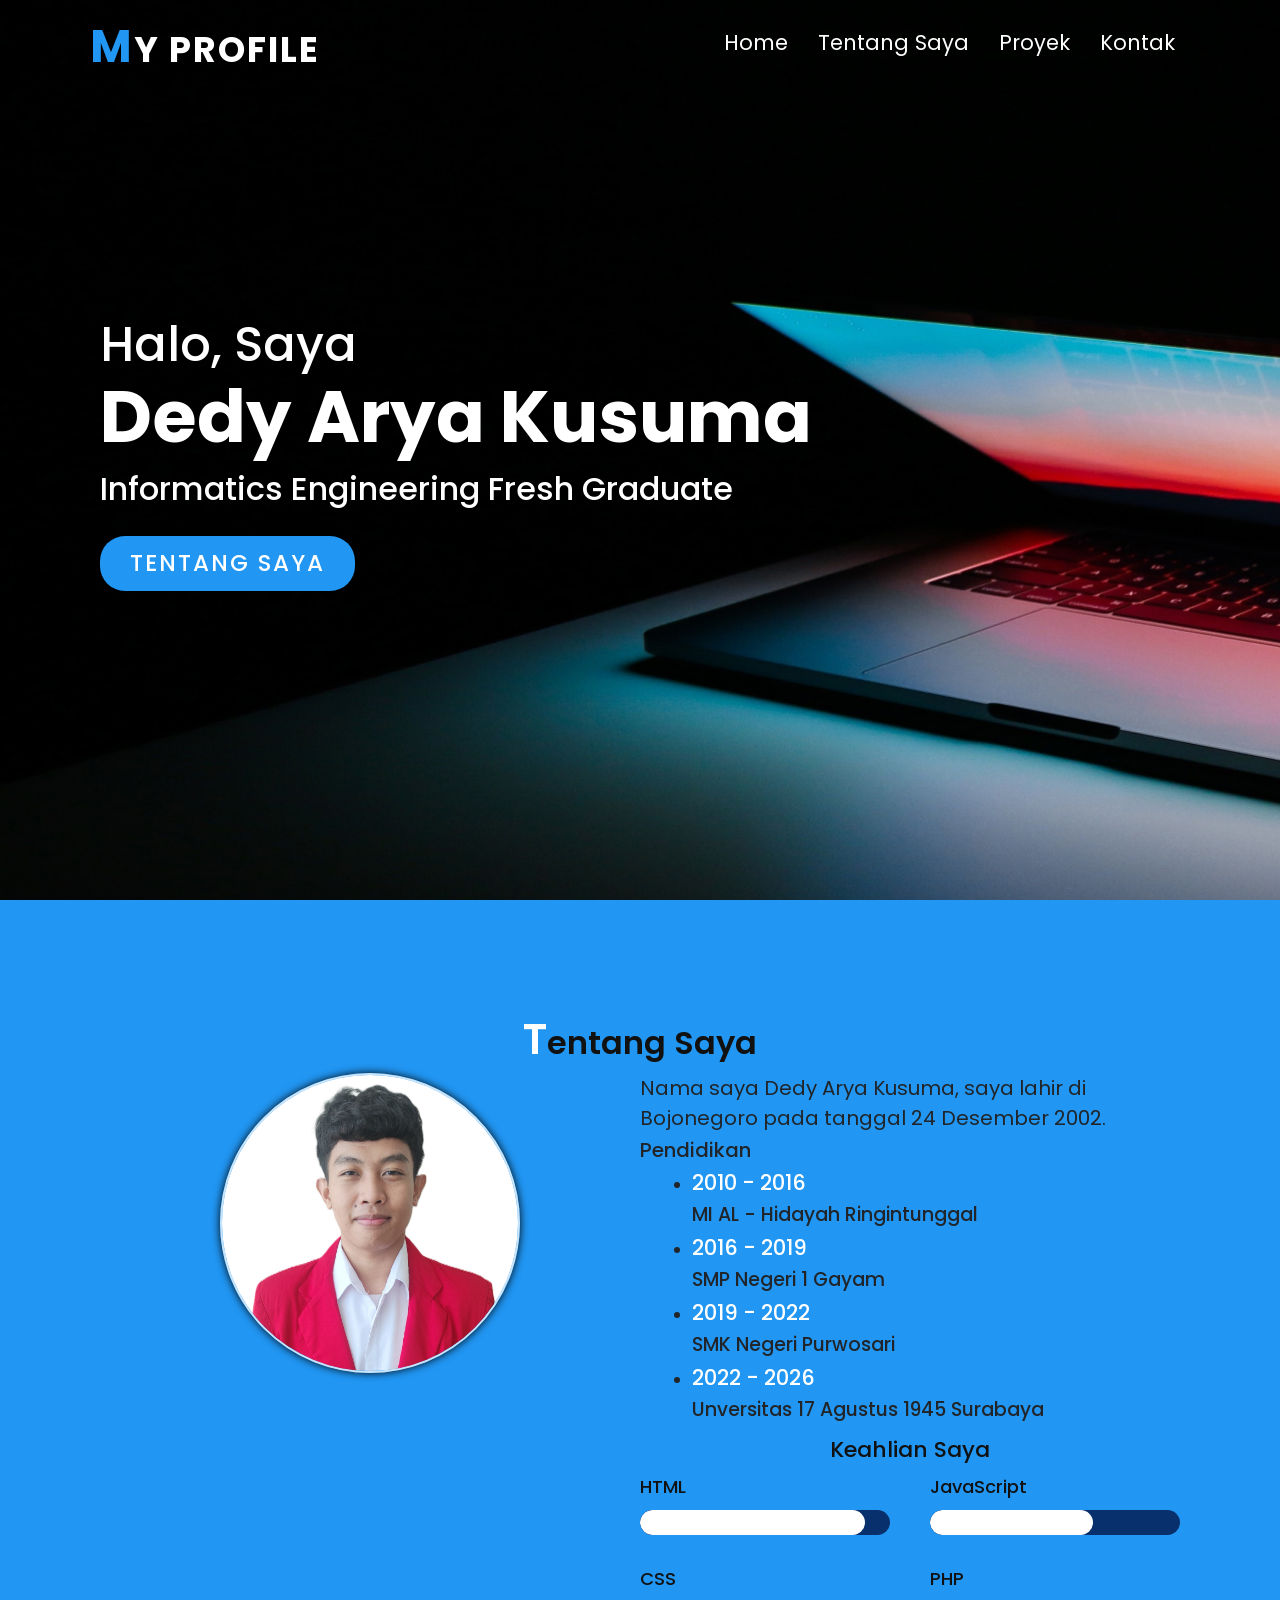
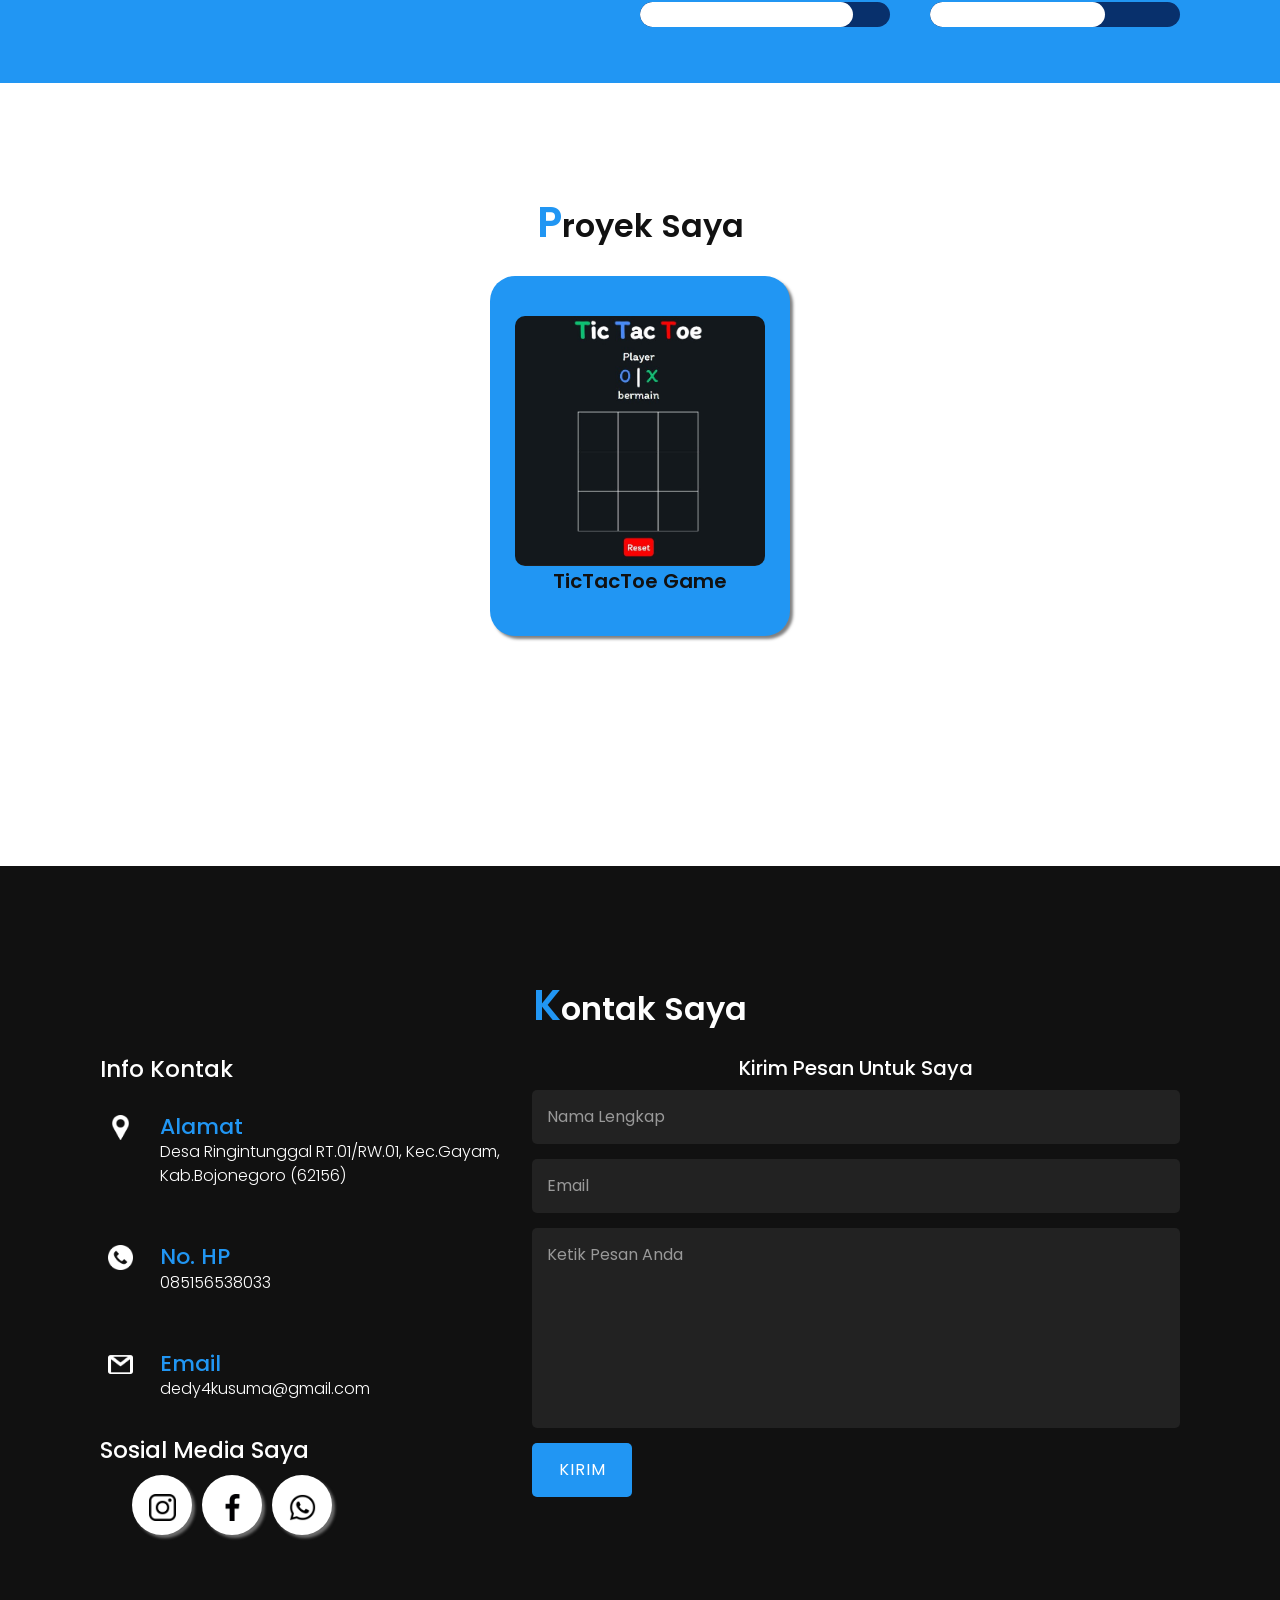
==== commit c79a9164: "ubah foto" ====
--- a/index.html
+++ b/index.html
@@ -47,7 +47,7 @@
         </div>
         <div class="content">
             <div class="w50" align="center" style="min-width: 50%; align-items: center;">
-                <img src="img/d.png" width="300px" class="img" />
+                <img src="img/p.jpg" width="300px" class="img" />
             </div>
             <br />
             <!-- Description -->
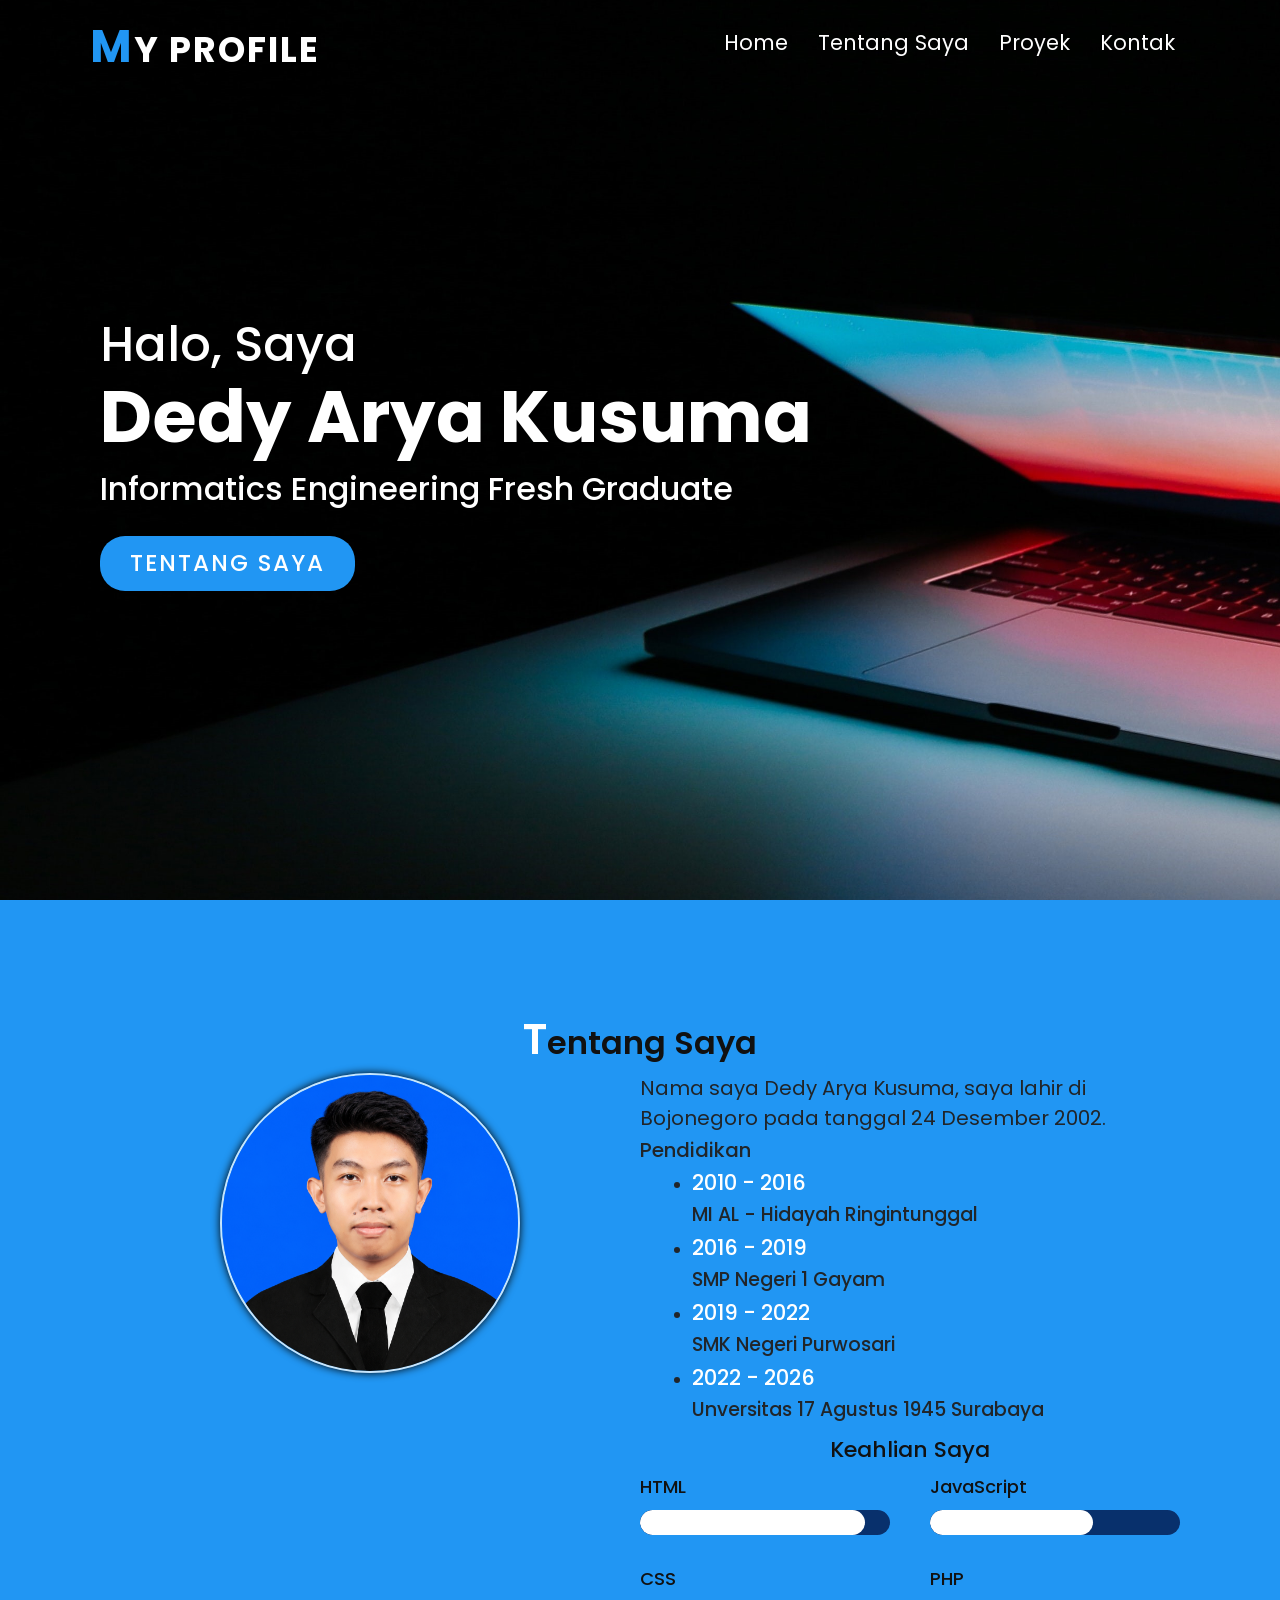
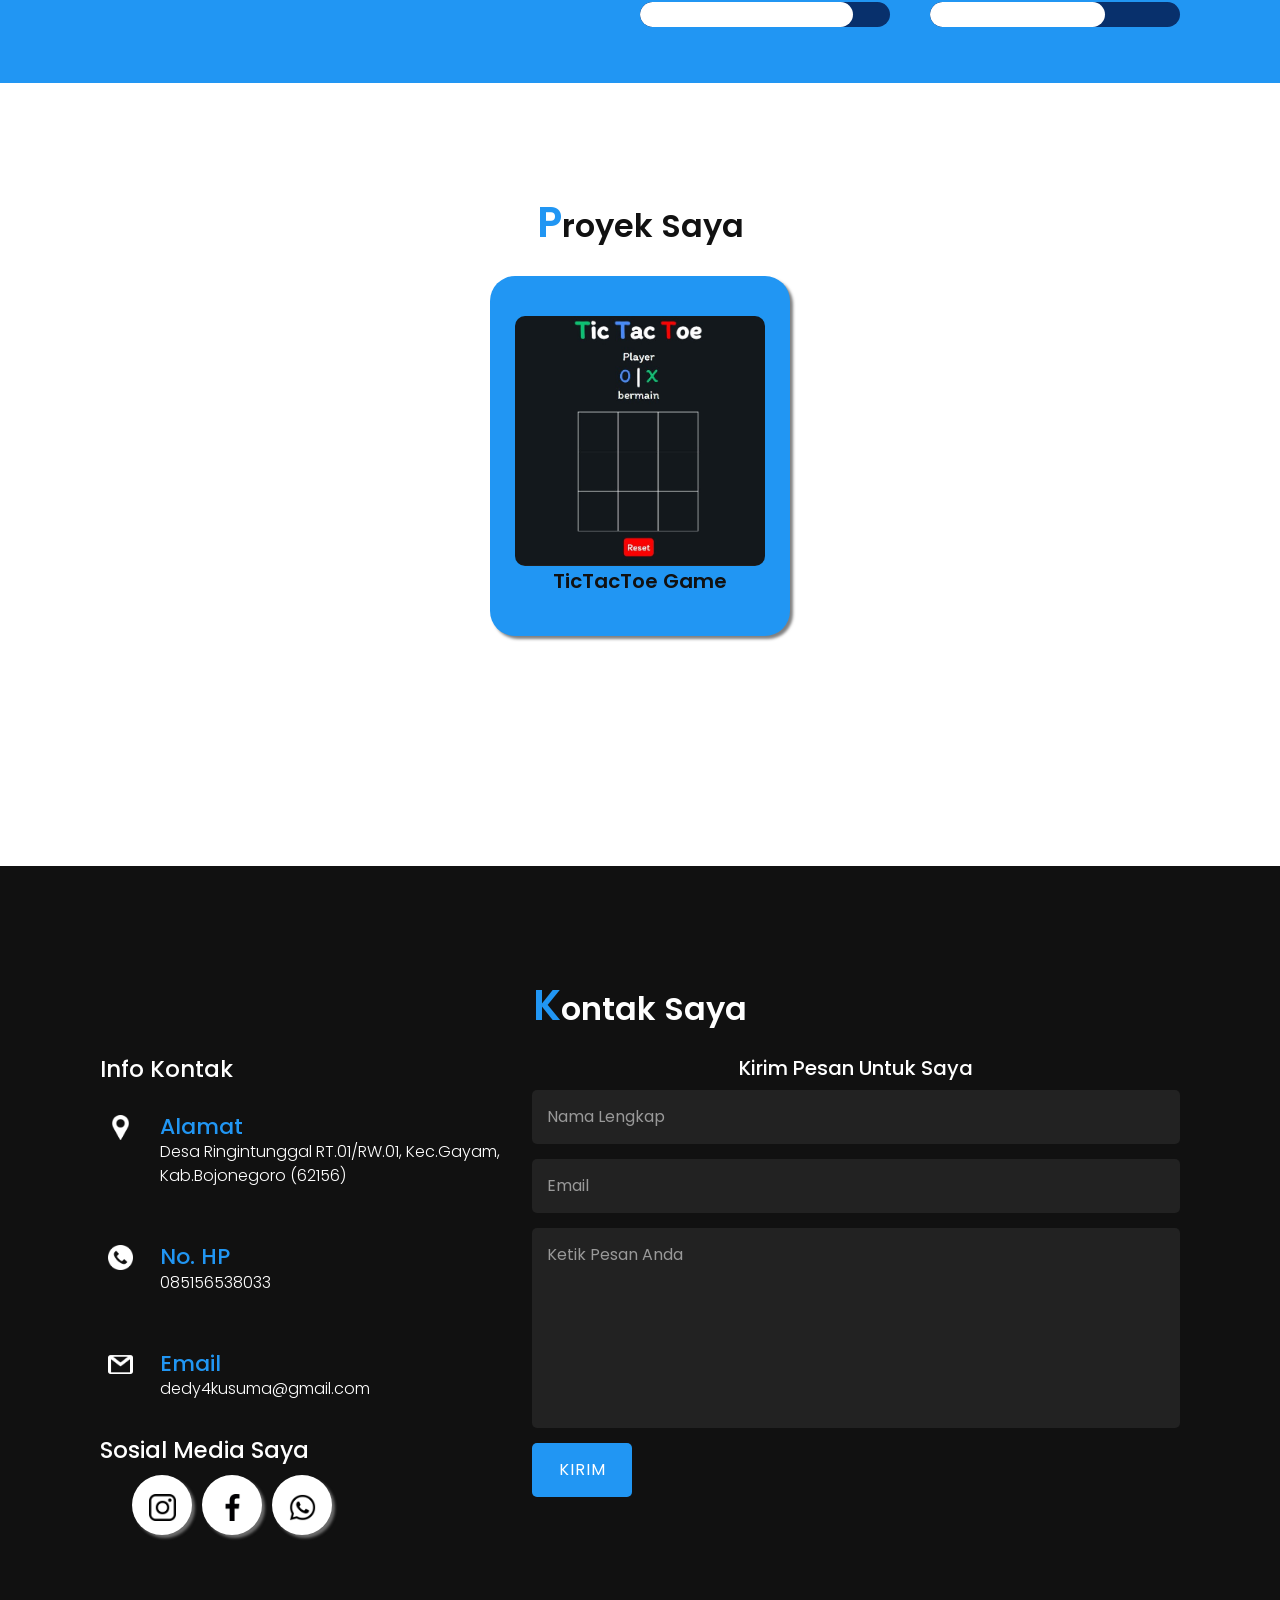
==== commit 5d6ee056: "ubah foto" ====
--- a/index.html
+++ b/index.html
@@ -47,7 +47,7 @@
         </div>
         <div class="content">
             <div class="w50" align="center" style="min-width: 50%; align-items: center;">
-                <img src="img/p.jpg" width="300px" class="img" />
+                <img src="img/d.png" width="300px" class="img" />
             </div>
             <br />
             <!-- Description -->
